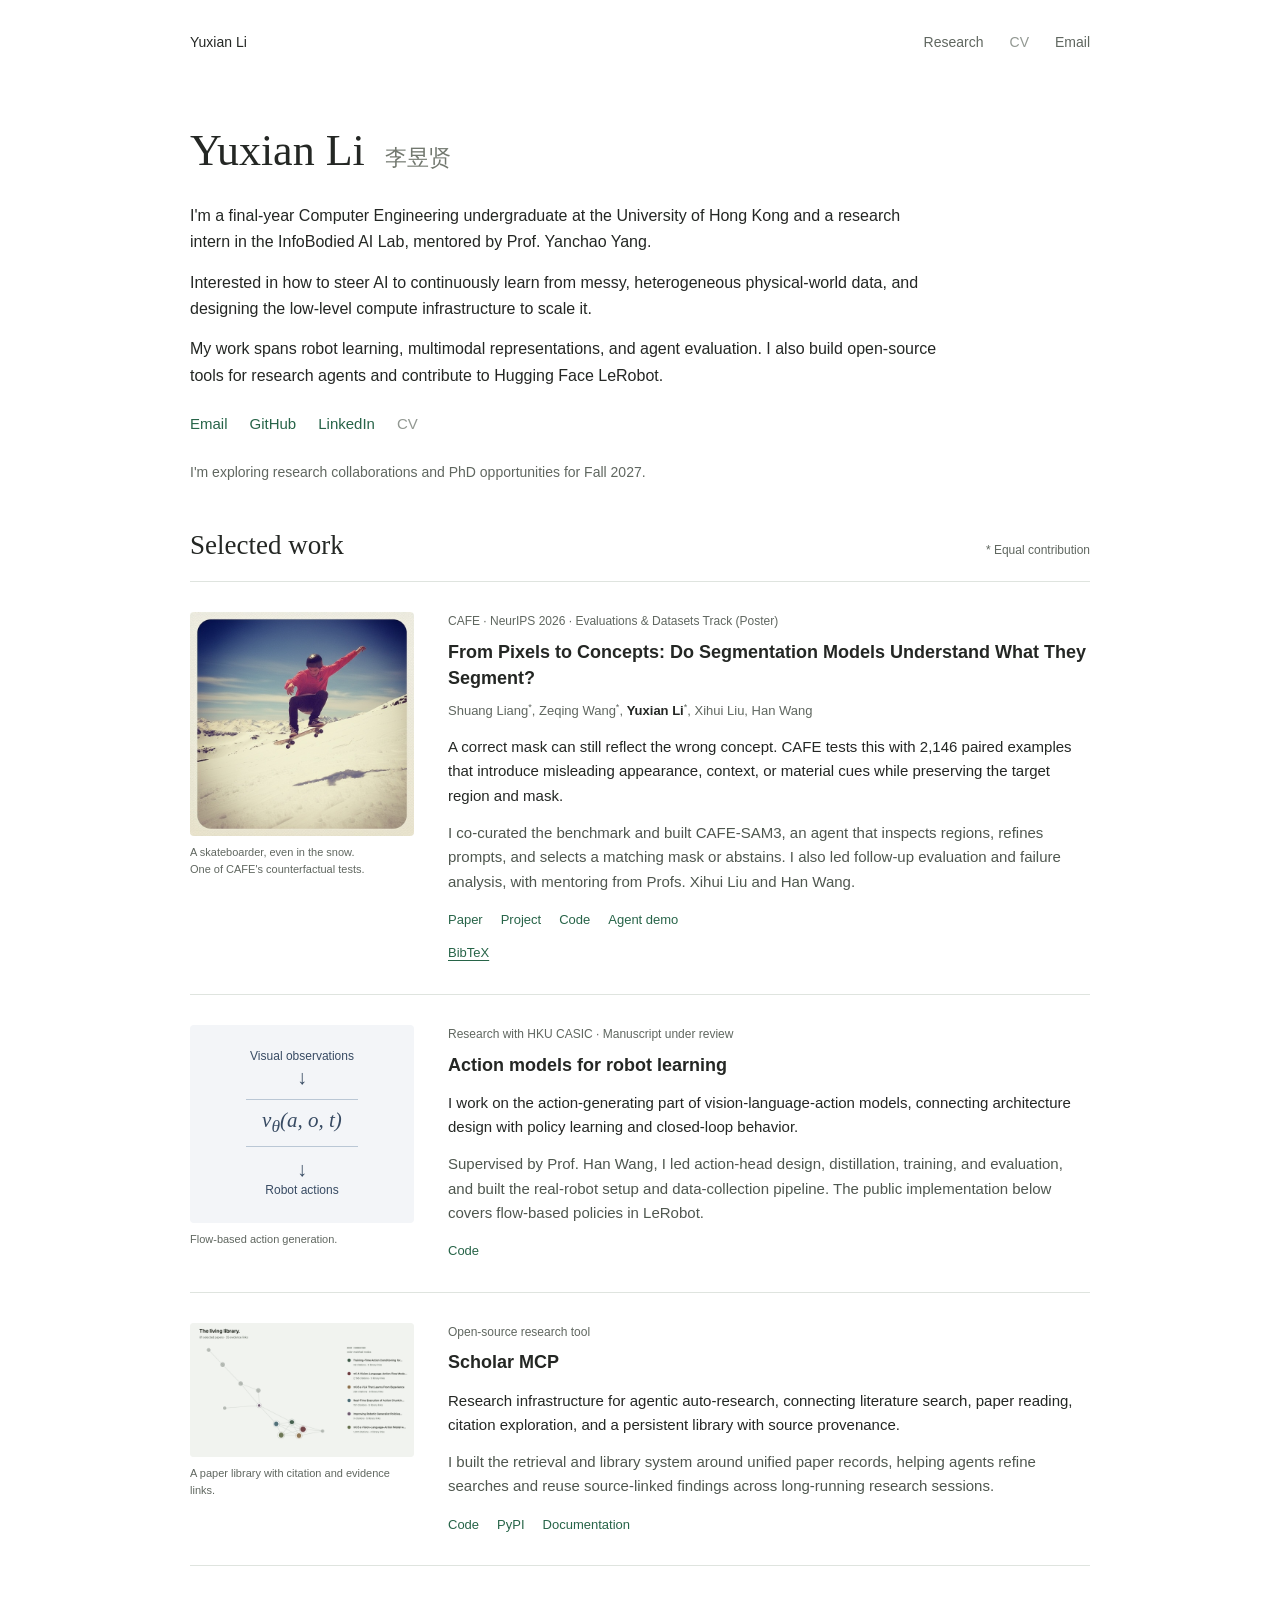
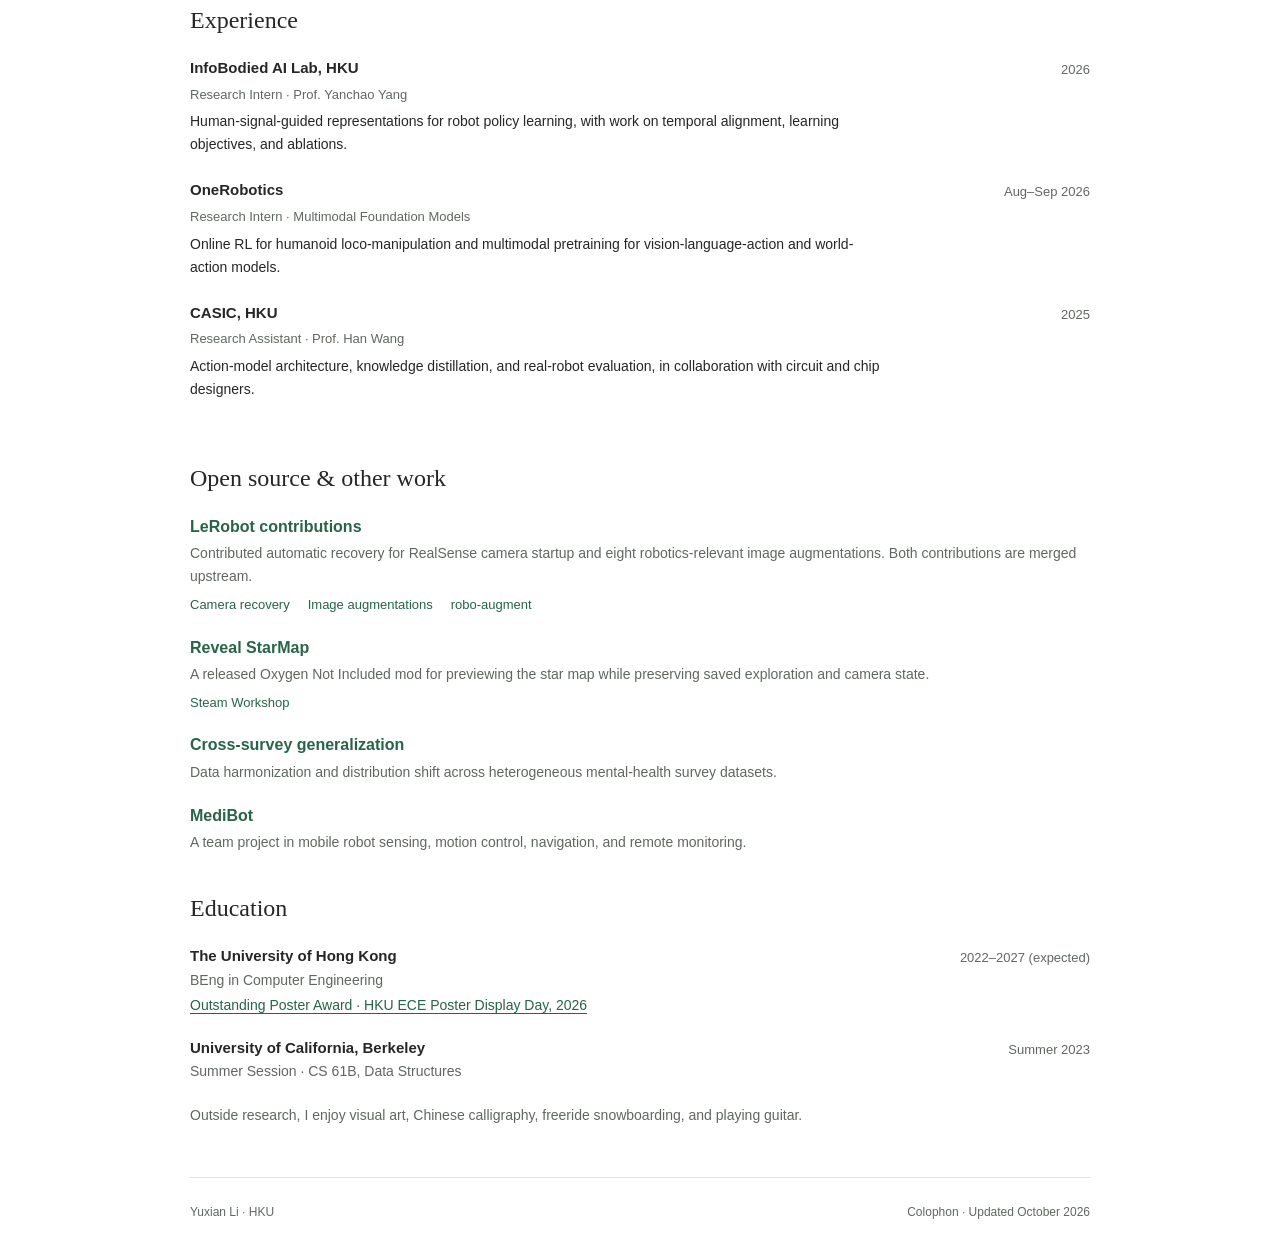
==== index.html @ c8631e45 "Publish research website 2026-10-05" ====
<!doctype html>
<html lang="en"><head>
<meta charset="utf-8"><meta name="viewport" content="width=device-width,initial-scale=1">
<title>Yuxian Li | Research</title><meta name="description" content="Yuxian Li is a Computer Engineering undergraduate at the University of Hong Kong, working on robot learning, concept-level visual evaluation, and tools for research agents.">
<meta name="author" content="Yuxian Li"><meta name="theme-color" content="#ffffff">
<link rel="canonical" href="https://liyux3.github.io/"><link rel="icon" href="/favicon.ico" sizes="any"><link rel="icon" href="/assets/favicon.svg" type="image/svg+xml"><link rel="apple-touch-icon" href="/apple-touch-icon.png">
<meta property="og:type" content="website"><meta property="og:title" content="Yuxian Li | Research">
<meta property="og:description" content="Yuxian Li is a Computer Engineering undergraduate at the University of Hong Kong, working on robot learning, concept-level visual evaluation, and tools for research agents."><meta property="og:url" content="https://liyux3.github.io/">
<meta property="og:image" content="https://liyux3.github.io/assets/social.png"><meta property="og:image:width" content="1200"><meta property="og:image:height" content="630"><meta property="og:image:alt" content="Yuxian Li. Computer Engineering at the University of Hong Kong. Research and selected projects.">
<meta name="twitter:card" content="summary_large_image">
<link rel="stylesheet" href="/site.css"><script src="/site.js" defer></script>
</head><body>
<a class="skip" href="#main">Skip to content</a>
<div class="shell">
<header class="topbar"><a class="home-link" href="/">Yuxian Li</a><nav aria-label="Main navigation"><a href="/#research">Research</a><span class="unavailable" aria-disabled="true">CV</span><a href="mailto:liyuxian1358@gmail.com">Email</a></nav></header>
<main id="main" tabindex="-1">
<section class="intro" aria-labelledby="name"><div class=""><div>
<div class="name"><h1 id="name">Yuxian Li</h1><span class="name-chinese" lang="zh-Hans">李昱贤</span></div>
<div class="bio"><p>I&#39;m a final-year Computer Engineering undergraduate at the University of Hong Kong and a research intern in the InfoBodied AI Lab, mentored by Prof. Yanchao Yang.</p>
<p>Interested in how to steer AI to continuously learn from messy, heterogeneous physical-world data, and designing the low-level compute infrastructure to scale it.</p>
<p>My work spans robot learning, multimodal representations, and agent evaluation. I also build open-source tools for research agents and contribute to Hugging Face LeRobot.</p></div>
<div class="contact-links"><a href="mailto:liyuxian1358@gmail.com">Email</a><a href="https://github.com/Liyux3">GitHub</a><a href="https://www.linkedin.com/in/yuxian-li-1ab86123a/">LinkedIn</a><span class="unavailable" aria-disabled="true">CV</span></div>
<p class="opportunity">I&#39;m exploring research collaborations and PhD opportunities for Fall 2027.</p></div>
</div></section>
<section id="research" aria-labelledby="research-title"><div class="section-heading"><h2 id="research-title">Selected work</h2><span class="note">* Equal contribution</span></div>
<article class="work work-cafe" id="cafe">
<figure><a class="figure-link" href="https://tsliang.top/CAFE/#AgentDemo" aria-label="Explore the CAFE agent demo"><img class="cafe-image" src="/assets/cafe-example.jpg" alt="A CAFE counterfactual example: a skateboarder in a snowy scene, still riding a wheeled skateboard." width="612" height="612" fetchpriority="high"></a><figcaption>A skateboarder, even in the snow.<br>One of CAFE's counterfactual tests.</figcaption></figure>
<div><div class="eyebrow">CAFE · NeurIPS 2026 · Evaluations &amp; Datasets Track (Poster)</div><h3><a href="https://arxiv.org/abs/2605.09591">From Pixels to Concepts: Do Segmentation Models Understand What They Segment?</a></h3><div class="authors">Shuang Liang<sup>*</sup>, Zeqing Wang<sup>*</sup>, <strong>Yuxian Li</strong><sup>*</sup>, Xihui Liu, Han Wang</div>
<p>A correct mask can still reflect the wrong concept. CAFE tests this with 2,146 paired examples that introduce misleading appearance, context, or material cues while preserving the target region and mask.</p><p class="contribution">I co-curated the benchmark and built CAFE-SAM3, an agent that inspects regions, refines prompts, and selects a matching mask or abstains. I also led follow-up evaluation and failure analysis, with mentoring from Profs. Xihui Liu and Han Wang.</p><div class="work-links"><a href="https://arxiv.org/abs/2605.09591">Paper</a><a href="https://tsliang.top/CAFE/">Project</a><a href="https://github.com/T-S-Liang/CAFE">Code</a><a href="https://tsliang.top/CAFE/#AgentDemo">Agent demo</a></div>
<details class="citation"><summary>BibTeX</summary><div class="citation-box"><button class="copy js-only" data-copy="cafe-bibtex" title="Copy BibTeX citation" aria-label="Copy BibTeX citation"><svg xmlns="http://www.w3.org/2000/svg" viewBox="0 0 24 24" fill="none" stroke="currentColor" stroke-width="2" stroke-linecap="round" stroke-linejoin="round" aria-hidden="true"><rect width="14" height="14" x="8" y="8" rx="2" ry="2"/><path d="M4 16c-1.1 0-2-.9-2-2V4c0-1.1.9-2 2-2h10c1.1 0 2 .9 2 2"/></svg><span role="status">Copy</span></button><pre id="cafe-bibtex">@inproceedings{liang2026pixels,
  title = {From Pixels to Concepts: Do Segmentation Models Understand What They Segment?},
  author = {Liang, Shuang and Wang, Zeqing and Li, Yuxian and Liu, Xihui and Wang, Han},
  booktitle = {Advances in Neural Information Processing Systems (NeurIPS), Evaluations \&amp; Datasets Track},
  year = {2026},
  url = {https://arxiv.org/abs/2605.09591}
}</pre></div></details></div></article>
<article class="work" id="action-models">
<figure><div class="flow-figure" role="img" aria-label="Flow-based action model schematic: observations condition a learned velocity field that generates robot actions."><span class="input">Visual observations</span><span class="arrow" aria-hidden="true">↓</span><span class="model">v<sub>θ</sub>(a, o, t)</span><span class="arrow" aria-hidden="true">↓</span><span class="output">Robot actions</span></div><figcaption>Flow-based action generation.</figcaption></figure>
<div><div class="eyebrow">Research with HKU CASIC · Manuscript under review</div><h3><a href="https://github.com/Liyux3/lerobot_MLP-SFP">Action models for robot learning</a></h3><p>I work on the action-generating part of vision-language-action models, connecting architecture design with policy learning and closed-loop behavior.</p><p class="contribution">Supervised by Prof. Han Wang, I led action-head design, distillation, training, and evaluation, and built the real-robot setup and data-collection pipeline. The public implementation below covers flow-based policies in LeRobot.</p><div class="work-links"><a href="https://github.com/Liyux3/lerobot_MLP-SFP">Code</a></div></div></article><article class="work" id="scholar-mcp">
<figure><a class="figure-link scholar-figure" href="/assets/scholar-library.png" aria-label="View the Scholar MCP paper-library visualization"><img src="/assets/scholar-library.png" alt="An example Scholar MCP library, with papers connected by citation and evidence links." width="1200" height="720" loading="lazy"></a><figcaption>A paper library with citation and evidence links.</figcaption></figure>
<div><div class="eyebrow">Open-source research tool</div><h3><a href="https://github.com/Liyux3/scholar-mcp">Scholar MCP</a></h3><p>Research infrastructure for agentic auto-research, connecting literature search, paper reading, citation exploration, and a persistent library with source provenance.</p><p class="contribution">I built the retrieval and library system around unified paper records, helping agents refine searches and reuse source-linked findings across long-running research sessions.</p><div class="work-links"><a href="https://github.com/Liyux3/scholar-mcp">Code</a><a href="https://pypi.org/project/scholar-mcp/">PyPI</a><a href="https://github.com/Liyux3/scholar-mcp#readme">Documentation</a></div></div></article>
</section>
<section class="lower" aria-labelledby="experience-title"><h2 id="experience-title">Experience</h2><article class="experience-row"><div><h3><a href="https://yanchaoyang.github.io/">InfoBodied AI Lab, HKU</a></h3><p class="role">Research Intern · Prof. Yanchao Yang</p><p>Human-signal-guided representations for robot policy learning, with work on temporal alignment, learning objectives, and ablations.</p></div><span class="dates">2026</span></article><article class="experience-row"><div><h3>OneRobotics</h3><p class="role">Research Intern · Multimodal Foundation Models</p><p>Online RL for humanoid loco-manipulation and multimodal pretraining for vision-language-action and world-action models.</p></div><span class="dates">Aug–Sep 2026</span></article><article class="experience-row"><div><h3><a href="https://casic.hku.hk/">CASIC, HKU</a></h3><p class="role">Research Assistant · Prof. Han Wang</p><p>Action-model architecture, knowledge distillation, and real-robot evaluation, in collaboration with circuit and chip designers.</p></div><span class="dates">2025</span></article></section>
<section class="lower" aria-labelledby="more-title"><h2 id="more-title">Open source & other work</h2><article class="additional-item"><h3><a href="https://github.com/huggingface/lerobot">LeRobot contributions</a></h3><p>Contributed automatic recovery for RealSense camera startup and eight robotics-relevant image augmentations. Both contributions are merged upstream.</p><div class="work-links"><a href="https://github.com/huggingface/lerobot/pull/3894">Camera recovery</a><a href="https://github.com/huggingface/lerobot/pull/4210">Image augmentations</a><a href="https://pypi.org/project/robo-augment/">robo-augment</a></div></article><article class="additional-item"><h3><a href="https://github.com/Liyux3/reveal-starmap">Reveal StarMap</a></h3><p>A released Oxygen Not Included mod for previewing the star map while preserving saved exploration and camera state.</p><div class="work-links"><a href="https://steamcommunity.com/sharedfiles/filedetails/?id=3695988693">Steam Workshop</a></div></article><article class="additional-item"><h3><a href="https://github.com/Liyux3/cross-survey-mental-health-prediction">Cross-survey generalization</a></h3><p>Data harmonization and distribution shift across heterogeneous mental-health survey datasets.</p></article><article class="additional-item"><h3><a href="https://github.com/Liyux3/MediBot">MediBot</a></h3><p>A team project in mobile robot sensing, motion control, navigation, and remote monitoring.</p></article></section>
<section class="lower" aria-labelledby="education-title"><h2 id="education-title">Education</h2><div class="education-row"><div><h3>The University of Hong Kong</h3><p>BEng in Computer Engineering</p><p><a href="https://ece.hku.hk/20260511-1/">Outstanding Poster Award · HKU ECE Poster Display Day, 2026</a></p></div><time>2022–2027 (expected)</time></div><div class="education-row"><div><h3>University of California, Berkeley</h3><p>Summer Session · CS 61B, Data Structures</p></div><time>Summer 2023</time></div></section>
<p class="personal">Outside research, I enjoy visual art, Chinese calligraphy, freeride snowboarding, and playing guitar.</p></main>
<footer><span>Yuxian Li · <a href="https://www.hku.hk/">HKU</a></span><span><a href="/credits/">Colophon</a> · Updated October 2026</span></footer>
</div></body></html>
---- site.css ----
:root {
  color-scheme: light;
  --ink: #242724;
  --muted: #606760;
  --link: #276448;
  --line: #dfe4df;
  --paper: #fff;
  --wash: #f5f7f4;
  --serif: Georgia, 'Times New Roman', serif;
  --sans: -apple-system, BlinkMacSystemFont, 'Segoe UI', Helvetica, Arial, sans-serif;
}
* { box-sizing: border-box; letter-spacing: 0; }
html { scroll-behavior: smooth; scroll-padding-top: 28px; }
body { margin: 0; background: var(--paper); color: var(--ink); font: 16px/1.65 var(--sans); -webkit-font-smoothing: antialiased; }
a { color: var(--link); text-decoration-thickness: 1px; text-underline-offset: 3px; }
a:hover { color: #963e35; }
a:focus-visible, button:focus-visible, summary:focus-visible { outline: 2px solid var(--link); outline-offset: 5px; border-radius: 2px; }
button { font: inherit; cursor: pointer; }
img { display: block; max-width: 100%; height: auto; }
h1, h2, h3, p, figure { margin: 0; }
h1, h2 { font-family: var(--serif); font-weight: 400; line-height: 1.2; }
h1 { font-size: 44px; }
h2 { font-size: 27px; }
h3 { font-size: 18px; font-weight: 600; line-height: 1.45; }
p + p { margin-top: 14px; }
strong { font-weight: 600; }
.shell { max-width: 964px; margin: 0 auto; padding: 0 32px; }
.skip { position: absolute; z-index: 10; top: 10px; left: 10px; padding: 8px 12px; background: #fff; transform: translateY(-180%); }
.skip:focus { transform: translateY(0); }
#main:focus { outline: none; }
.topbar { display: flex; justify-content: space-between; align-items: center; gap: 20px; min-height: 86px; font-size: 14px; }
.home-link { color: var(--ink); text-decoration: none; }
.topbar nav { display: flex; flex-wrap: wrap; gap: 26px; }
.topbar nav a { color: var(--muted); text-decoration: none; }
.topbar nav a:hover, .topbar nav a[aria-current] { color: var(--link); }
.intro { padding: 39px 0 45px; }
.name { display: flex; gap: 20px; align-items: baseline; flex-wrap: wrap; margin-bottom: 25px; }
.name-chinese { font-family: var(--serif); font-size: 22px; color: #72786f; font-weight: 400; }
.bio { max-width: 754px; }
.has-portrait { display: grid; grid-template-columns: minmax(0, 1fr) 174px; gap: 42px; }
.portrait { width: 174px; height: 205px; object-fit: cover; border-radius: 4px; }
.contact-links { display: flex; flex-wrap: wrap; align-items: center; gap: 22px; margin-top: 23px; font-size: 15px; }
.contact-links a { text-decoration: none; }
.unavailable { color: #929892; cursor: default; }
.opportunity { font-size: 14px; color: var(--muted); margin-top: 24px; }
.section-heading { display: flex; gap: 20px; align-items: baseline; padding-bottom: 20px; border-bottom: 1px solid var(--line); }
.section-heading .note { margin-left: auto; font-size: 12px; color: var(--muted); }
.work { display: grid; grid-template-columns: 224px minmax(0, 1fr); gap: 34px; padding: 30px 0; border-bottom: 1px solid var(--line); }
.work h3 a { color: var(--ink); text-decoration: none; }
.work h3 a:hover { color: var(--link); text-decoration: underline; }
.work p { font-size: 15px; line-height: 1.62; margin-top: 13px; }
.work .contribution { color: #4f574f; }
.eyebrow { color: var(--muted); font-size: 12px; margin-bottom: 7px; }
.authors { font-size: 13px; line-height: 1.6; margin-top: 10px; color: var(--muted); }
.authors strong { color: var(--ink); }
sup { line-height: 0; font-size: .7em; }
.work-links { display: flex; flex-wrap: wrap; gap: 5px 18px; align-items: baseline; margin-top: 15px; font-size: 13px; }
.work-links > a { text-decoration: none; }
.work-links > a:hover { text-decoration: underline; }
.figure-link { display: block; text-decoration: none; }
.cafe-image { width: 224px; height: 224px; object-fit: contain; border-radius: 4px; }
figcaption { color: var(--muted); font-size: 11px; line-height: 1.55; margin-top: 8px; }
.flow-figure { padding: 21px 16px; background: #f3f5f8; border-radius: 4px; height: 198px; display: flex; flex-direction: column; align-items: center; justify-content: center; color: #384b63; }
.flow-figure .input { font: 12px/1.5 var(--sans); }
.flow-figure .model { margin: 10px 0; padding: 8px 16px; border-top: 1px solid #bac7d5; border-bottom: 1px solid #bac7d5; font: italic 21px var(--serif); }
.flow-figure .arrow { font-size: 20px; line-height: 1.2; }
.flow-figure .output { font-size: 12px; }
.scholar-figure { display: block; background: var(--wash); border-radius: 4px; overflow: hidden; }
.scholar-figure img { width: 100%; height: auto; aspect-ratio: 5 / 3; object-fit: contain; }
details.citation { font-size: 13px; margin-top: 12px; }
.citation summary { display: inline-block; color: var(--link); cursor: pointer; text-decoration: underline; text-underline-offset: 3px; }
.citation summary::marker { content: ''; }
.citation summary::-webkit-details-marker { display: none; }
.citation-box { margin-top: 10px; padding: 16px; background: var(--wash); position: relative; border-radius: 4px; }
.citation pre { font: 11px/1.6 ui-monospace, SFMono-Regular, Consolas, monospace; white-space: pre-wrap; overflow-wrap: anywhere; margin: 0; padding-top: 25px; }
.copy { position: absolute; right: 10px; top: 8px; display: inline-flex; gap: 5px; align-items: center; border: 0; background: transparent; color: var(--link); font-size: 12px; padding: 3px; }
.copy svg { width: 14px; height: 14px; }
.js-only { display: none; }
.js .js-only { display: inline-flex; }
.lower { padding-top: 40px; }
.lower h2 { font-size: 24px; margin-bottom: 22px; }
.additional-item + .additional-item { margin-top: 20px; }
.additional-item h3 { font-size: 16px; }
.additional-item h3 a { text-decoration: none; }
.additional-item p { font-size: 14px; margin-top: 4px; color: var(--muted); }
.experience-row { display: grid; grid-template-columns: minmax(0, 1fr) auto; gap: 24px; margin-bottom: 23px; }
.experience-row h3 { font-size: 15px; }
.experience-row h3 a { color: var(--ink); text-decoration: none; }
.experience-row h3 a:hover { color: var(--link); text-decoration: underline; }
.experience-row p { margin-top: 5px; font-size: 14px; max-width: 690px; }
.experience-row .role, .experience-row .dates { color: var(--muted); font-size: 13px; }
.experience-row .dates { padding-top: 2px; }
.additional-item .work-links { margin-top: 6px; }
.education-row { display: grid; grid-template-columns: minmax(0, 1fr) auto; gap: 6px 25px; margin-bottom: 20px; font-size: 14px; }
.education-row h3 { font-size: 15px; }
.education-row p { color: var(--muted); margin-top: 2px; }
.education-row time { color: var(--muted); font-size: 13px; padding-top: 2px; }
.personal { font-size: 14px; max-width: 640px; color: var(--muted); }
footer { display: flex; justify-content: space-between; flex-wrap: wrap; gap: 10px 20px; color: var(--muted); font-size: 12px; margin-top: 50px; padding: 25px 0 32px; border-top: 1px solid var(--line); }
footer a { color: inherit; text-decoration: none; }
.cv { padding-top: 36px; max-width: 790px; margin: auto; }
.cv h1 { font-size: 38px; }
.cv .cv-head { margin-bottom: 32px; }
.cv .cv-head p { font-size: 14px; margin-top: 12px; }
.cv h2 { font-size: 22px; border-bottom: 1px solid var(--line); padding-bottom: 8px; margin: 28px 0 17px; }
.cv h3 { font-size: 16px; }
.cv p, .cv li { font-size: 14px; }
.cv ul { padding-left: 18px; margin: 8px 0 18px; }
.cv li { margin-bottom: 5px; }
.cv .authors { font-size: 13px; }
.cv-actions { margin-top: 18px; font-size: 14px; }
.cv-project { margin-bottom: 19px; }
.cv-project p { margin-top: 6px; }
.error { min-height: 55vh; padding-top: 80px; }
.error p { margin-top: 20px; }
.credits { max-width: 760px; padding-top: 35px; }
.credits h2 { margin: 28px 0 14px; }
.credits p { font-size: 15px; }
@media (min-width: 1300px) { .shell { max-width: 1014px; padding: 0 40px; } .work { grid-template-columns: 232px minmax(0, 1fr); gap: 38px; } .cafe-image { width: 232px; height: 232px; } }
@media (max-width: 680px) {
  .shell { padding: 0 22px; }
  .topbar { min-height: 70px; font-size: 13px; }
  .topbar nav { gap: 18px; }
  .intro { padding: 23px 0 36px; }
  h1 { font-size: 38px; }
  .name { gap: 14px; margin-bottom: 23px; }
  .name-chinese { font-size: 20px; }
  .bio { font-size: 15px; }
  .has-portrait { grid-template-columns: 1fr; gap: 24px; }
  .portrait { width: 140px; height: 165px; grid-row: 1; }
  h2 { font-size: 25px; }
  .section-heading { padding-bottom: 16px; }
  .work { grid-template-columns: 1fr; gap: 20px; padding: 25px 0 30px; }
  .work figure { max-width: 100%; }
  .cafe-image { width: 188px; height: 188px; }
  .work-cafe figure { display: grid; grid-template-columns: 148px 1fr; align-items: center; gap: 18px; }
  .work-cafe .cafe-image { width: 148px; height: 148px; }
  .work-cafe figcaption { max-width: 140px; font-size: 12px; }
  .work h3 { font-size: 18px; }
  .flow-figure { height: 105px; flex-direction: row; gap: 10px; padding: 12px; }
  .flow-figure .arrow { transform: rotate(-90deg); }
  .flow-figure .model { font-size: 18px; padding: 8px; flex-shrink: 0; }
  .flow-figure .input, .flow-figure .output { font-size: 11px; text-align: center; }
  .education-row { grid-template-columns: 1fr; gap: 2px; }
  .education-row time { grid-row: 2; }
  .experience-row { grid-template-columns: 1fr; gap: 4px; }
  .section-heading .note { font-size: 11px; }
  .cv { padding-top: 20px; }
}
@media (max-width: 360px) {
  .shell { padding: 0 16px; }
  .topbar nav { gap: 12px; }
  .work-cafe figure { grid-template-columns: 130px 1fr; gap: 14px; }
  .work-cafe .cafe-image { width: 130px; height: 130px; }
  .flow-figure { gap: 5px; }
}
@media (prefers-reduced-motion: reduce) { html { scroll-behavior: auto; } }
@media print {
  @page { size: A4; margin: 15mm 17mm; }
  body { font-size: 10pt; color: #111; }
  .shell { max-width: none; padding: 0; }
  .topbar, footer, .skip, .cv-actions, .no-print { display: none !important; }
  .cv { max-width: none; padding: 0; }
  .cv h1 { font-size: 25pt; }
  .cv .cv-head { margin-bottom: 16px; }
  .cv .cv-head p { margin-top: 7px; font-size: 9pt; }
  .cv h2 { font-size: 13pt; margin: 16px 0 9px; padding-bottom: 5px; break-after: avoid; }
  .cv h3 { font-size: 10pt; }
  .cv p, .cv li, .cv .authors { font-size: 9pt; line-height: 1.4; }
  .cv li { margin-bottom: 3px; }
  .cv ul { margin: 5px 0 10px; }
  .cv-project { margin-bottom: 10px; break-inside: avoid; }
  .education-row { margin-bottom: 9px; break-inside: avoid; }
  .education-row h3 { font-size: 10pt; }
  .education-row time { font-size: 9pt; }
  a { color: #111; text-decoration: none; }
}
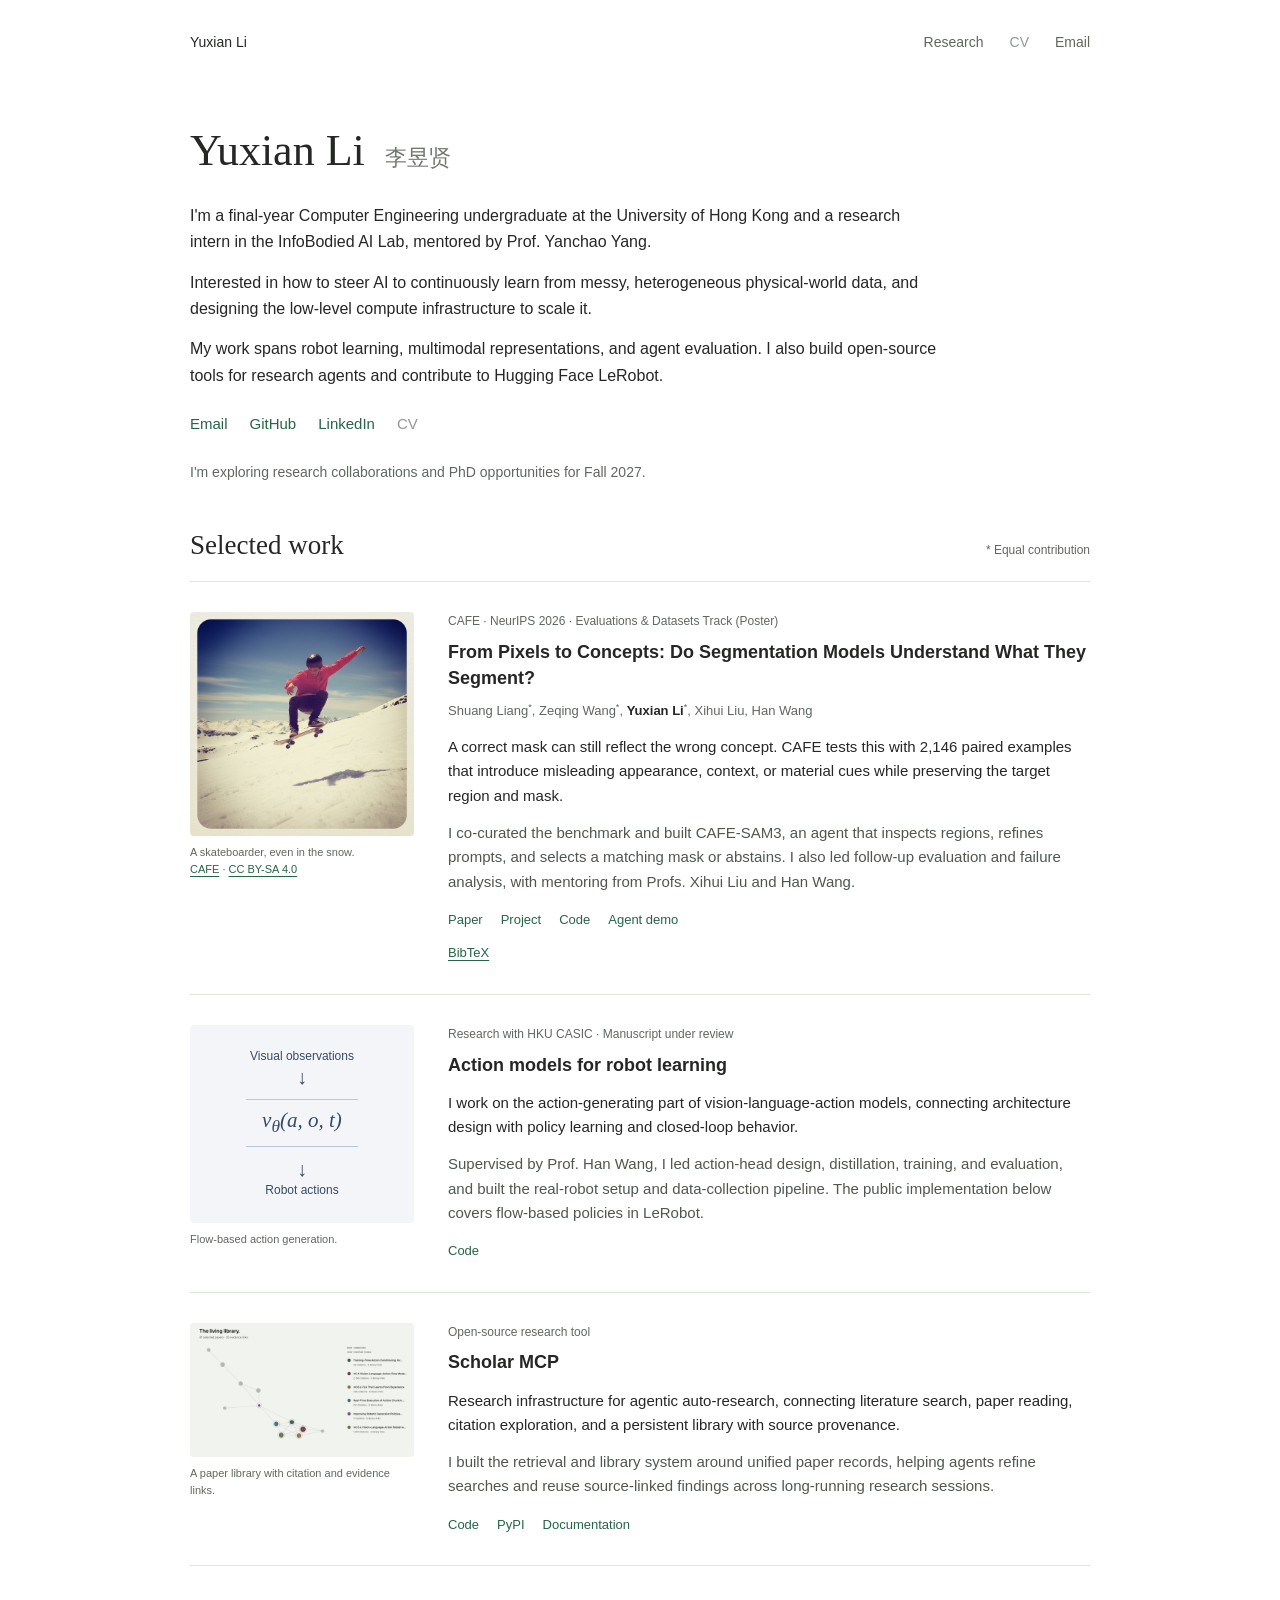
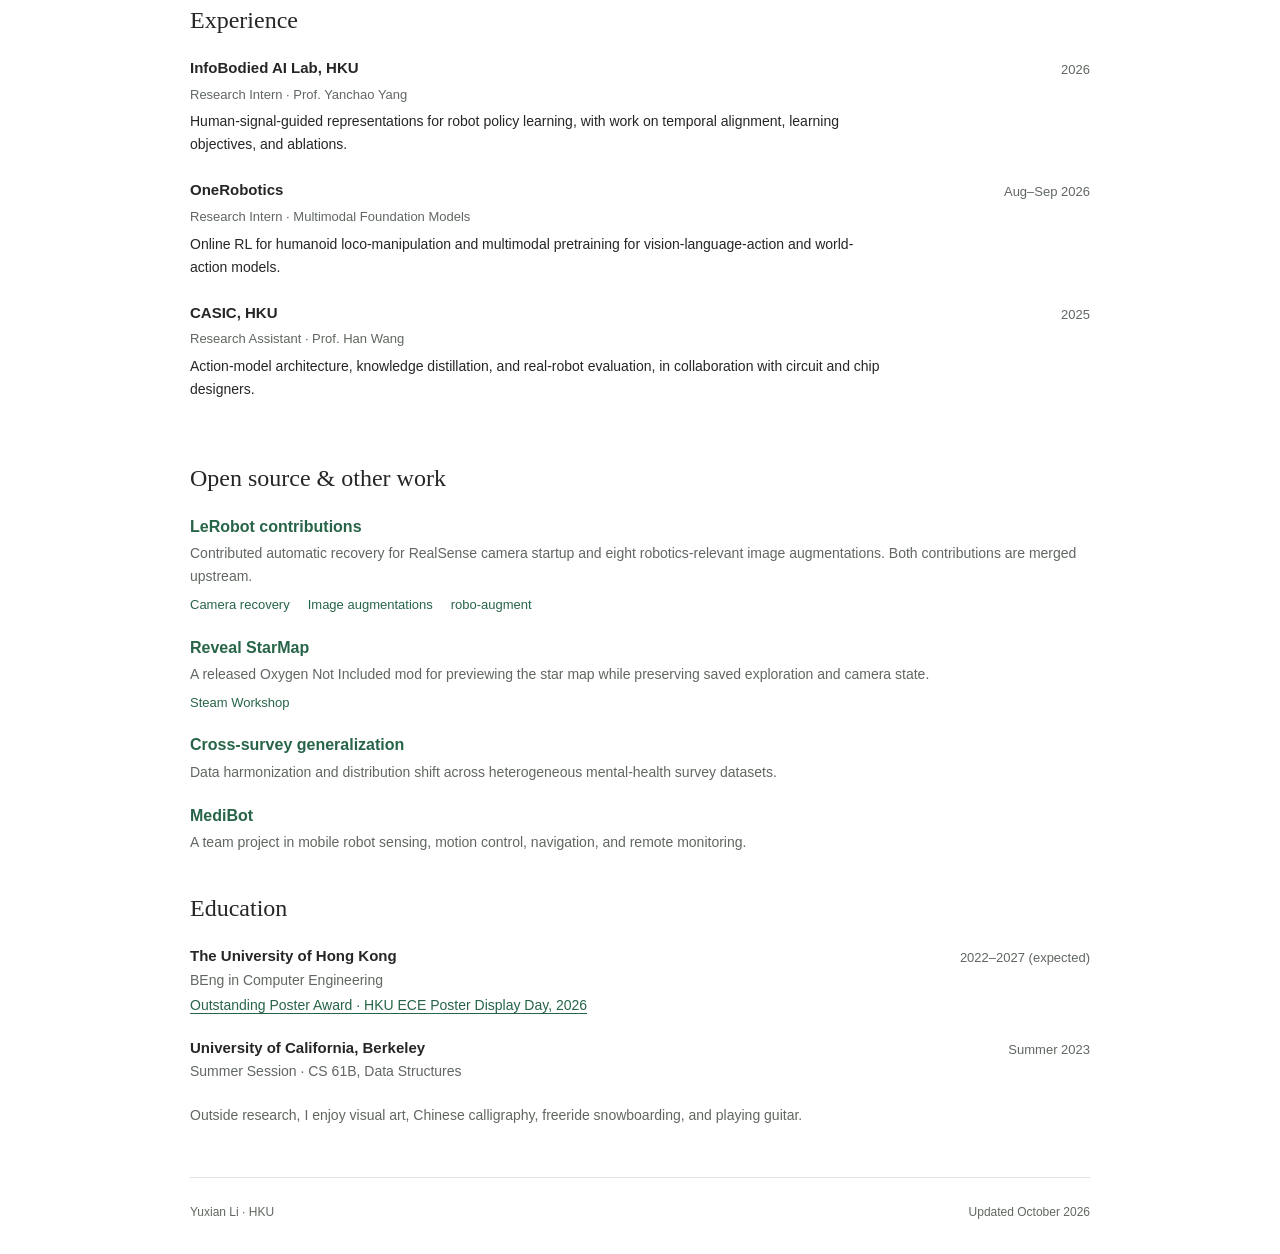
==== commit 7c85c427: "Publish research website 2026-10-05" ====
--- a/index.html
+++ b/index.html
@@ -24,7 +24,7 @@
 </div></section>
 <section id="research" aria-labelledby="research-title"><div class="section-heading"><h2 id="research-title">Selected work</h2><span class="note">* Equal contribution</span></div>
 <article class="work work-cafe" id="cafe">
-<figure><a class="figure-link" href="https://tsliang.top/CAFE/#AgentDemo" aria-label="Explore the CAFE agent demo"><img class="cafe-image" src="/assets/cafe-example.jpg" alt="A CAFE counterfactual example: a skateboarder in a snowy scene, still riding a wheeled skateboard." width="612" height="612" fetchpriority="high"></a><figcaption>A skateboarder, even in the snow.<br>One of CAFE's counterfactual tests.</figcaption></figure>
+<figure><a class="figure-link" href="https://tsliang.top/CAFE/#AgentDemo" aria-label="Explore the CAFE agent demo"><img class="cafe-image" src="/assets/cafe-example.jpg" alt="A CAFE counterfactual example: a skateboarder in a snowy scene, still riding a wheeled skateboard." width="612" height="612" fetchpriority="high"></a><figcaption>A skateboarder, even in the snow.<br><a href="https://tsliang.top/CAFE/">CAFE</a> · <a href="https://creativecommons.org/licenses/by-sa/4.0/">CC BY-SA 4.0</a></figcaption></figure>
 <div><div class="eyebrow">CAFE · NeurIPS 2026 · Evaluations &amp; Datasets Track (Poster)</div><h3><a href="https://arxiv.org/abs/2605.09591">From Pixels to Concepts: Do Segmentation Models Understand What They Segment?</a></h3><div class="authors">Shuang Liang<sup>*</sup>, Zeqing Wang<sup>*</sup>, <strong>Yuxian Li</strong><sup>*</sup>, Xihui Liu, Han Wang</div>
 <p>A correct mask can still reflect the wrong concept. CAFE tests this with 2,146 paired examples that introduce misleading appearance, context, or material cues while preserving the target region and mask.</p><p class="contribution">I co-curated the benchmark and built CAFE-SAM3, an agent that inspects regions, refines prompts, and selects a matching mask or abstains. I also led follow-up evaluation and failure analysis, with mentoring from Profs. Xihui Liu and Han Wang.</p><div class="work-links"><a href="https://arxiv.org/abs/2605.09591">Paper</a><a href="https://tsliang.top/CAFE/">Project</a><a href="https://github.com/T-S-Liang/CAFE">Code</a><a href="https://tsliang.top/CAFE/#AgentDemo">Agent demo</a></div>
 <details class="citation"><summary>BibTeX</summary><div class="citation-box"><button class="copy js-only" data-copy="cafe-bibtex" title="Copy BibTeX citation" aria-label="Copy BibTeX citation"><svg xmlns="http://www.w3.org/2000/svg" viewBox="0 0 24 24" fill="none" stroke="currentColor" stroke-width="2" stroke-linecap="round" stroke-linejoin="round" aria-hidden="true"><rect width="14" height="14" x="8" y="8" rx="2" ry="2"/><path d="M4 16c-1.1 0-2-.9-2-2V4c0-1.1.9-2 2-2h10c1.1 0 2 .9 2 2"/></svg><span role="status">Copy</span></button><pre id="cafe-bibtex">@inproceedings{liang2026pixels,
@@ -44,5 +44,5 @@
 <section class="lower" aria-labelledby="more-title"><h2 id="more-title">Open source & other work</h2><article class="additional-item"><h3><a href="https://github.com/huggingface/lerobot">LeRobot contributions</a></h3><p>Contributed automatic recovery for RealSense camera startup and eight robotics-relevant image augmentations. Both contributions are merged upstream.</p><div class="work-links"><a href="https://github.com/huggingface/lerobot/pull/3894">Camera recovery</a><a href="https://github.com/huggingface/lerobot/pull/4210">Image augmentations</a><a href="https://pypi.org/project/robo-augment/">robo-augment</a></div></article><article class="additional-item"><h3><a href="https://github.com/Liyux3/reveal-starmap">Reveal StarMap</a></h3><p>A released Oxygen Not Included mod for previewing the star map while preserving saved exploration and camera state.</p><div class="work-links"><a href="https://steamcommunity.com/sharedfiles/filedetails/?id=3695988693">Steam Workshop</a></div></article><article class="additional-item"><h3><a href="https://github.com/Liyux3/cross-survey-mental-health-prediction">Cross-survey generalization</a></h3><p>Data harmonization and distribution shift across heterogeneous mental-health survey datasets.</p></article><article class="additional-item"><h3><a href="https://github.com/Liyux3/MediBot">MediBot</a></h3><p>A team project in mobile robot sensing, motion control, navigation, and remote monitoring.</p></article></section>
 <section class="lower" aria-labelledby="education-title"><h2 id="education-title">Education</h2><div class="education-row"><div><h3>The University of Hong Kong</h3><p>BEng in Computer Engineering</p><p><a href="https://ece.hku.hk/20260511-1/">Outstanding Poster Award · HKU ECE Poster Display Day, 2026</a></p></div><time>2022–2027 (expected)</time></div><div class="education-row"><div><h3>University of California, Berkeley</h3><p>Summer Session · CS 61B, Data Structures</p></div><time>Summer 2023</time></div></section>
 <p class="personal">Outside research, I enjoy visual art, Chinese calligraphy, freeride snowboarding, and playing guitar.</p></main>
-<footer><span>Yuxian Li · <a href="https://www.hku.hk/">HKU</a></span><span><a href="/credits/">Colophon</a> · Updated October 2026</span></footer>
+<footer><span>Yuxian Li · <a href="https://www.hku.hk/">HKU</a></span><span>Updated October 2026</span></footer>
 </div></body></html>
--- a/site.css
+++ b/site.css
@@ -113,9 +113,6 @@
 .cv-project p { margin-top: 6px; }
 .error { min-height: 55vh; padding-top: 80px; }
 .error p { margin-top: 20px; }
-.credits { max-width: 760px; padding-top: 35px; }
-.credits h2 { margin: 28px 0 14px; }
-.credits p { font-size: 15px; }
 @media (min-width: 1300px) { .shell { max-width: 1014px; padding: 0 40px; } .work { grid-template-columns: 232px minmax(0, 1fr); gap: 38px; } .cafe-image { width: 232px; height: 232px; } }
 @media (max-width: 680px) {
   .shell { padding: 0 22px; }
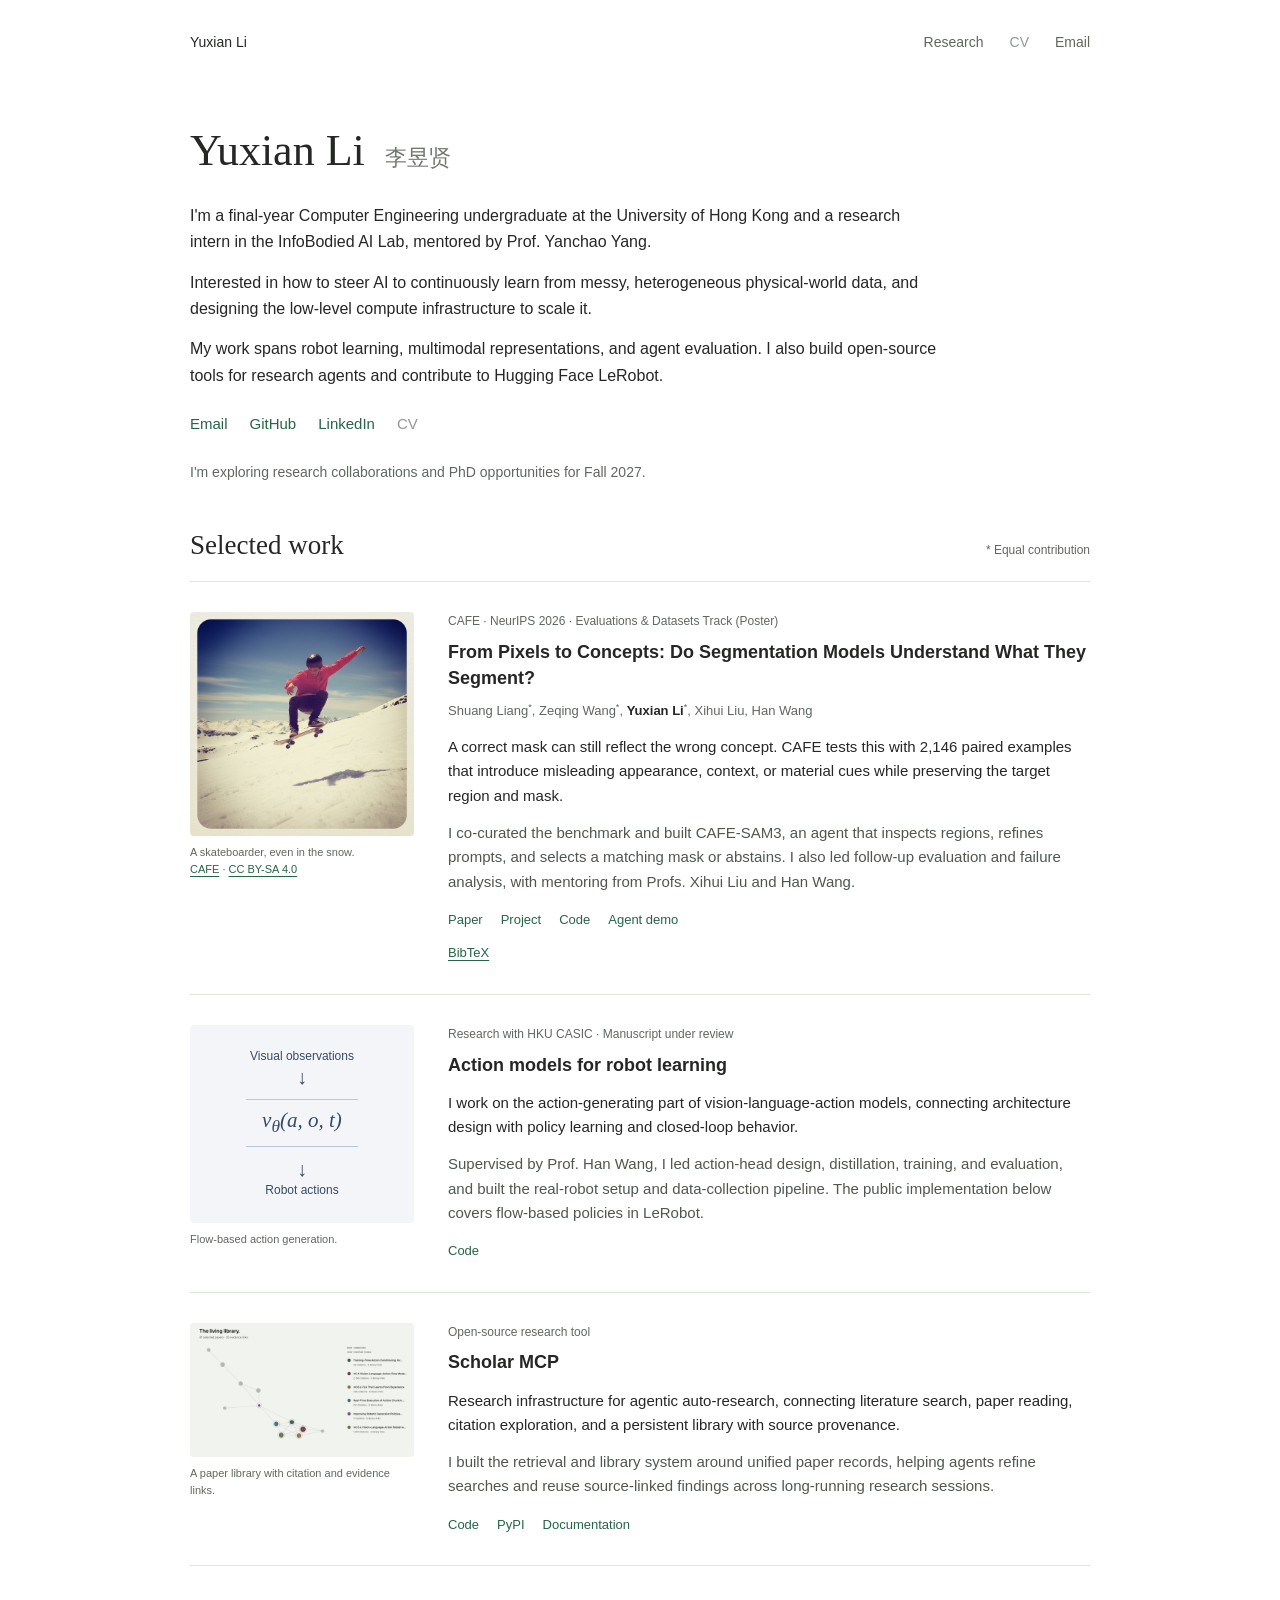
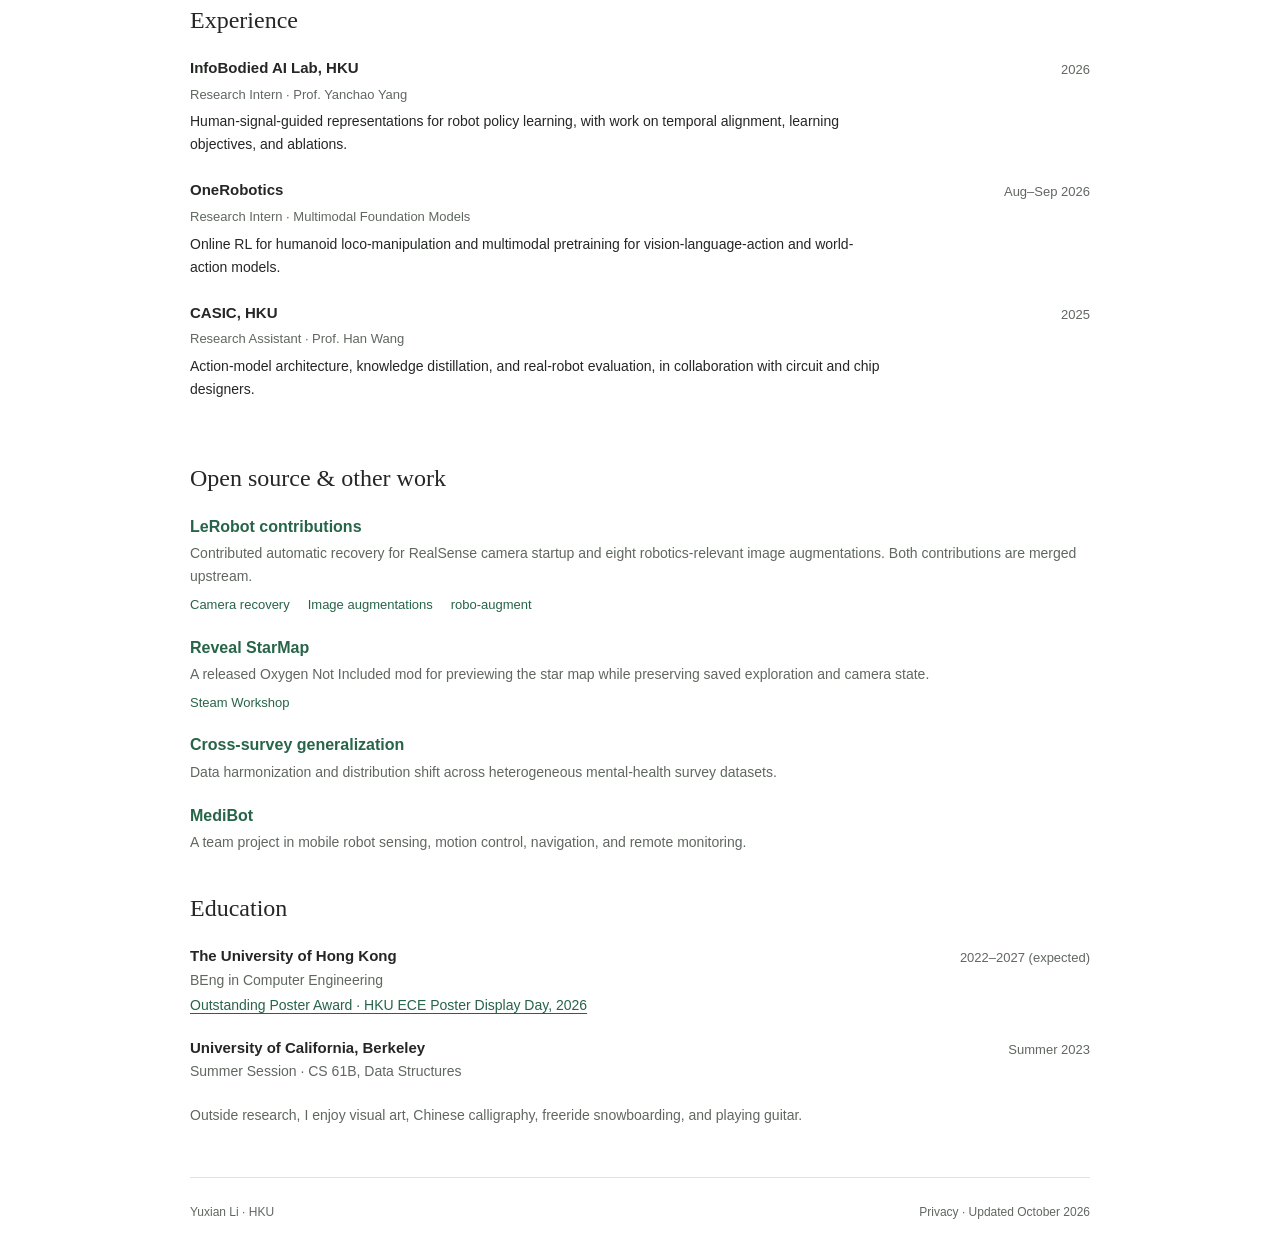
==== commit 5943b709: "Publish research website 2026-10-05" ====
--- a/index.html
+++ b/index.html
@@ -9,6 +9,7 @@
 <meta property="og:image" content="https://liyux3.github.io/assets/social.png"><meta property="og:image:width" content="1200"><meta property="og:image:height" content="630"><meta property="og:image:alt" content="Yuxian Li. Computer Engineering at the University of Hong Kong. Research and selected projects.">
 <meta name="twitter:card" content="summary_large_image">
 <link rel="stylesheet" href="/site.css"><script src="/site.js" defer></script>
+<script defer src="/analytics.js" data-website-id="ed43d1c3-289f-4073-ba37-eadef536d3a3" data-tracker-src="https://cloud.umami.is/script.js" data-hostname="liyux3.github.io"></script>
 </head><body>
 <a class="skip" href="#main">Skip to content</a>
 <div class="shell">
@@ -19,15 +20,15 @@
 <div class="bio"><p>I&#39;m a final-year Computer Engineering undergraduate at the University of Hong Kong and a research intern in the InfoBodied AI Lab, mentored by Prof. Yanchao Yang.</p>
 <p>Interested in how to steer AI to continuously learn from messy, heterogeneous physical-world data, and designing the low-level compute infrastructure to scale it.</p>
 <p>My work spans robot learning, multimodal representations, and agent evaluation. I also build open-source tools for research agents and contribute to Hugging Face LeRobot.</p></div>
-<div class="contact-links"><a href="mailto:liyuxian1358@gmail.com">Email</a><a href="https://github.com/Liyux3">GitHub</a><a href="https://www.linkedin.com/in/yuxian-li-1ab86123a/">LinkedIn</a><span class="unavailable" aria-disabled="true">CV</span></div>
+<div class="contact-links"><a href="mailto:liyuxian1358@gmail.com" data-analytics-event="click-contact-email">Email</a><a href="https://github.com/Liyux3" data-analytics-event="click-profile-github">GitHub</a><a href="https://www.linkedin.com/in/yuxian-li-1ab86123a/" data-analytics-event="click-profile-linkedin">LinkedIn</a><span class="unavailable" aria-disabled="true">CV</span></div>
 <p class="opportunity">I&#39;m exploring research collaborations and PhD opportunities for Fall 2027.</p></div>
 </div></section>
 <section id="research" aria-labelledby="research-title"><div class="section-heading"><h2 id="research-title">Selected work</h2><span class="note">* Equal contribution</span></div>
 <article class="work work-cafe" id="cafe">
 <figure><a class="figure-link" href="https://tsliang.top/CAFE/#AgentDemo" aria-label="Explore the CAFE agent demo"><img class="cafe-image" src="/assets/cafe-example.jpg" alt="A CAFE counterfactual example: a skateboarder in a snowy scene, still riding a wheeled skateboard." width="612" height="612" fetchpriority="high"></a><figcaption>A skateboarder, even in the snow.<br><a href="https://tsliang.top/CAFE/">CAFE</a> · <a href="https://creativecommons.org/licenses/by-sa/4.0/">CC BY-SA 4.0</a></figcaption></figure>
 <div><div class="eyebrow">CAFE · NeurIPS 2026 · Evaluations &amp; Datasets Track (Poster)</div><h3><a href="https://arxiv.org/abs/2605.09591">From Pixels to Concepts: Do Segmentation Models Understand What They Segment?</a></h3><div class="authors">Shuang Liang<sup>*</sup>, Zeqing Wang<sup>*</sup>, <strong>Yuxian Li</strong><sup>*</sup>, Xihui Liu, Han Wang</div>
-<p>A correct mask can still reflect the wrong concept. CAFE tests this with 2,146 paired examples that introduce misleading appearance, context, or material cues while preserving the target region and mask.</p><p class="contribution">I co-curated the benchmark and built CAFE-SAM3, an agent that inspects regions, refines prompts, and selects a matching mask or abstains. I also led follow-up evaluation and failure analysis, with mentoring from Profs. Xihui Liu and Han Wang.</p><div class="work-links"><a href="https://arxiv.org/abs/2605.09591">Paper</a><a href="https://tsliang.top/CAFE/">Project</a><a href="https://github.com/T-S-Liang/CAFE">Code</a><a href="https://tsliang.top/CAFE/#AgentDemo">Agent demo</a></div>
-<details class="citation"><summary>BibTeX</summary><div class="citation-box"><button class="copy js-only" data-copy="cafe-bibtex" title="Copy BibTeX citation" aria-label="Copy BibTeX citation"><svg xmlns="http://www.w3.org/2000/svg" viewBox="0 0 24 24" fill="none" stroke="currentColor" stroke-width="2" stroke-linecap="round" stroke-linejoin="round" aria-hidden="true"><rect width="14" height="14" x="8" y="8" rx="2" ry="2"/><path d="M4 16c-1.1 0-2-.9-2-2V4c0-1.1.9-2 2-2h10c1.1 0 2 .9 2 2"/></svg><span role="status">Copy</span></button><pre id="cafe-bibtex">@inproceedings{liang2026pixels,
+<p>A correct mask can still reflect the wrong concept. CAFE tests this with 2,146 paired examples that introduce misleading appearance, context, or material cues while preserving the target region and mask.</p><p class="contribution">I co-curated the benchmark and built CAFE-SAM3, an agent that inspects regions, refines prompts, and selects a matching mask or abstains. I also led follow-up evaluation and failure analysis, with mentoring from Profs. Xihui Liu and Han Wang.</p><div class="work-links"><a href="https://arxiv.org/abs/2605.09591" data-analytics-event="click-cafe-paper">Paper</a><a href="https://tsliang.top/CAFE/" data-analytics-event="click-cafe-project">Project</a><a href="https://github.com/T-S-Liang/CAFE" data-analytics-event="click-cafe-code">Code</a><a href="https://tsliang.top/CAFE/#AgentDemo" data-analytics-event="click-cafe-agent-demo">Agent demo</a></div>
+<details class="citation"><summary>BibTeX</summary><div class="citation-box"><button class="copy js-only" data-copy="cafe-bibtex" data-analytics-event="click-cafe-citation" title="Copy BibTeX citation" aria-label="Copy BibTeX citation"><svg xmlns="http://www.w3.org/2000/svg" viewBox="0 0 24 24" fill="none" stroke="currentColor" stroke-width="2" stroke-linecap="round" stroke-linejoin="round" aria-hidden="true"><rect width="14" height="14" x="8" y="8" rx="2" ry="2"/><path d="M4 16c-1.1 0-2-.9-2-2V4c0-1.1.9-2 2-2h10c1.1 0 2 .9 2 2"/></svg><span role="status">Copy</span></button><pre id="cafe-bibtex">@inproceedings{liang2026pixels,
   title = {From Pixels to Concepts: Do Segmentation Models Understand What They Segment?},
   author = {Liang, Shuang and Wang, Zeqing and Li, Yuxian and Liu, Xihui and Wang, Han},
   booktitle = {Advances in Neural Information Processing Systems (NeurIPS), Evaluations \&amp; Datasets Track},
@@ -36,13 +37,13 @@
 }</pre></div></details></div></article>
 <article class="work" id="action-models">
 <figure><div class="flow-figure" role="img" aria-label="Flow-based action model schematic: observations condition a learned velocity field that generates robot actions."><span class="input">Visual observations</span><span class="arrow" aria-hidden="true">↓</span><span class="model">v<sub>θ</sub>(a, o, t)</span><span class="arrow" aria-hidden="true">↓</span><span class="output">Robot actions</span></div><figcaption>Flow-based action generation.</figcaption></figure>
-<div><div class="eyebrow">Research with HKU CASIC · Manuscript under review</div><h3><a href="https://github.com/Liyux3/lerobot_MLP-SFP">Action models for robot learning</a></h3><p>I work on the action-generating part of vision-language-action models, connecting architecture design with policy learning and closed-loop behavior.</p><p class="contribution">Supervised by Prof. Han Wang, I led action-head design, distillation, training, and evaluation, and built the real-robot setup and data-collection pipeline. The public implementation below covers flow-based policies in LeRobot.</p><div class="work-links"><a href="https://github.com/Liyux3/lerobot_MLP-SFP">Code</a></div></div></article><article class="work" id="scholar-mcp">
+<div><div class="eyebrow">Research with HKU CASIC · Manuscript under review</div><h3><a href="https://github.com/Liyux3/lerobot_MLP-SFP" data-analytics-event="click-action-models-title">Action models for robot learning</a></h3><p>I work on the action-generating part of vision-language-action models, connecting architecture design with policy learning and closed-loop behavior.</p><p class="contribution">Supervised by Prof. Han Wang, I led action-head design, distillation, training, and evaluation, and built the real-robot setup and data-collection pipeline. The public implementation below covers flow-based policies in LeRobot.</p><div class="work-links"><a href="https://github.com/Liyux3/lerobot_MLP-SFP" data-analytics-event="click-action-models-code">Code</a></div></div></article><article class="work" id="scholar-mcp">
 <figure><a class="figure-link scholar-figure" href="/assets/scholar-library.png" aria-label="View the Scholar MCP paper-library visualization"><img src="/assets/scholar-library.png" alt="An example Scholar MCP library, with papers connected by citation and evidence links." width="1200" height="720" loading="lazy"></a><figcaption>A paper library with citation and evidence links.</figcaption></figure>
-<div><div class="eyebrow">Open-source research tool</div><h3><a href="https://github.com/Liyux3/scholar-mcp">Scholar MCP</a></h3><p>Research infrastructure for agentic auto-research, connecting literature search, paper reading, citation exploration, and a persistent library with source provenance.</p><p class="contribution">I built the retrieval and library system around unified paper records, helping agents refine searches and reuse source-linked findings across long-running research sessions.</p><div class="work-links"><a href="https://github.com/Liyux3/scholar-mcp">Code</a><a href="https://pypi.org/project/scholar-mcp/">PyPI</a><a href="https://github.com/Liyux3/scholar-mcp#readme">Documentation</a></div></div></article>
+<div><div class="eyebrow">Open-source research tool</div><h3><a href="https://github.com/Liyux3/scholar-mcp" data-analytics-event="click-scholar-mcp-title">Scholar MCP</a></h3><p>Research infrastructure for agentic auto-research, connecting literature search, paper reading, citation exploration, and a persistent library with source provenance.</p><p class="contribution">I built the retrieval and library system around unified paper records, helping agents refine searches and reuse source-linked findings across long-running research sessions.</p><div class="work-links"><a href="https://github.com/Liyux3/scholar-mcp" data-analytics-event="click-scholar-mcp-code">Code</a><a href="https://pypi.org/project/scholar-mcp/" data-analytics-event="click-scholar-mcp-pypi">PyPI</a><a href="https://github.com/Liyux3/scholar-mcp#readme" data-analytics-event="click-scholar-mcp-documentation">Documentation</a></div></div></article>
 </section>
 <section class="lower" aria-labelledby="experience-title"><h2 id="experience-title">Experience</h2><article class="experience-row"><div><h3><a href="https://yanchaoyang.github.io/">InfoBodied AI Lab, HKU</a></h3><p class="role">Research Intern · Prof. Yanchao Yang</p><p>Human-signal-guided representations for robot policy learning, with work on temporal alignment, learning objectives, and ablations.</p></div><span class="dates">2026</span></article><article class="experience-row"><div><h3>OneRobotics</h3><p class="role">Research Intern · Multimodal Foundation Models</p><p>Online RL for humanoid loco-manipulation and multimodal pretraining for vision-language-action and world-action models.</p></div><span class="dates">Aug–Sep 2026</span></article><article class="experience-row"><div><h3><a href="https://casic.hku.hk/">CASIC, HKU</a></h3><p class="role">Research Assistant · Prof. Han Wang</p><p>Action-model architecture, knowledge distillation, and real-robot evaluation, in collaboration with circuit and chip designers.</p></div><span class="dates">2025</span></article></section>
 <section class="lower" aria-labelledby="more-title"><h2 id="more-title">Open source & other work</h2><article class="additional-item"><h3><a href="https://github.com/huggingface/lerobot">LeRobot contributions</a></h3><p>Contributed automatic recovery for RealSense camera startup and eight robotics-relevant image augmentations. Both contributions are merged upstream.</p><div class="work-links"><a href="https://github.com/huggingface/lerobot/pull/3894">Camera recovery</a><a href="https://github.com/huggingface/lerobot/pull/4210">Image augmentations</a><a href="https://pypi.org/project/robo-augment/">robo-augment</a></div></article><article class="additional-item"><h3><a href="https://github.com/Liyux3/reveal-starmap">Reveal StarMap</a></h3><p>A released Oxygen Not Included mod for previewing the star map while preserving saved exploration and camera state.</p><div class="work-links"><a href="https://steamcommunity.com/sharedfiles/filedetails/?id=3695988693">Steam Workshop</a></div></article><article class="additional-item"><h3><a href="https://github.com/Liyux3/cross-survey-mental-health-prediction">Cross-survey generalization</a></h3><p>Data harmonization and distribution shift across heterogeneous mental-health survey datasets.</p></article><article class="additional-item"><h3><a href="https://github.com/Liyux3/MediBot">MediBot</a></h3><p>A team project in mobile robot sensing, motion control, navigation, and remote monitoring.</p></article></section>
 <section class="lower" aria-labelledby="education-title"><h2 id="education-title">Education</h2><div class="education-row"><div><h3>The University of Hong Kong</h3><p>BEng in Computer Engineering</p><p><a href="https://ece.hku.hk/20260511-1/">Outstanding Poster Award · HKU ECE Poster Display Day, 2026</a></p></div><time>2022–2027 (expected)</time></div><div class="education-row"><div><h3>University of California, Berkeley</h3><p>Summer Session · CS 61B, Data Structures</p></div><time>Summer 2023</time></div></section>
 <p class="personal">Outside research, I enjoy visual art, Chinese calligraphy, freeride snowboarding, and playing guitar.</p></main>
-<footer><span>Yuxian Li · <a href="https://www.hku.hk/">HKU</a></span><span>Updated October 2026</span></footer>
+<footer><span>Yuxian Li · <a href="https://www.hku.hk/">HKU</a></span><span><a href="/privacy/">Privacy</a> · Updated October 2026</span></footer>
 </div></body></html>
--- a/site.css
+++ b/site.css
@@ -113,6 +113,12 @@
 .cv-project p { margin-top: 6px; }
 .error { min-height: 55vh; padding-top: 80px; }
 .error p { margin-top: 20px; }
+.privacy { max-width: 760px; padding: 35px 0; }
+.privacy h1 { font-size: 32px; margin-bottom: 25px; }
+.privacy p { font-size: 15px; }
+.privacy-controls { margin: 24px 0; }
+.privacy-controls button { margin-top: 12px; padding: 8px 12px; background: var(--wash); border: 1px solid var(--line); border-radius: 4px; color: var(--ink); }
+.privacy-controls button:disabled { color: var(--muted); cursor: default; }
 @media (min-width: 1300px) { .shell { max-width: 1014px; padding: 0 40px; } .work { grid-template-columns: 232px minmax(0, 1fr); gap: 38px; } .cafe-image { width: 232px; height: 232px; } }
 @media (max-width: 680px) {
   .shell { padding: 0 22px; }
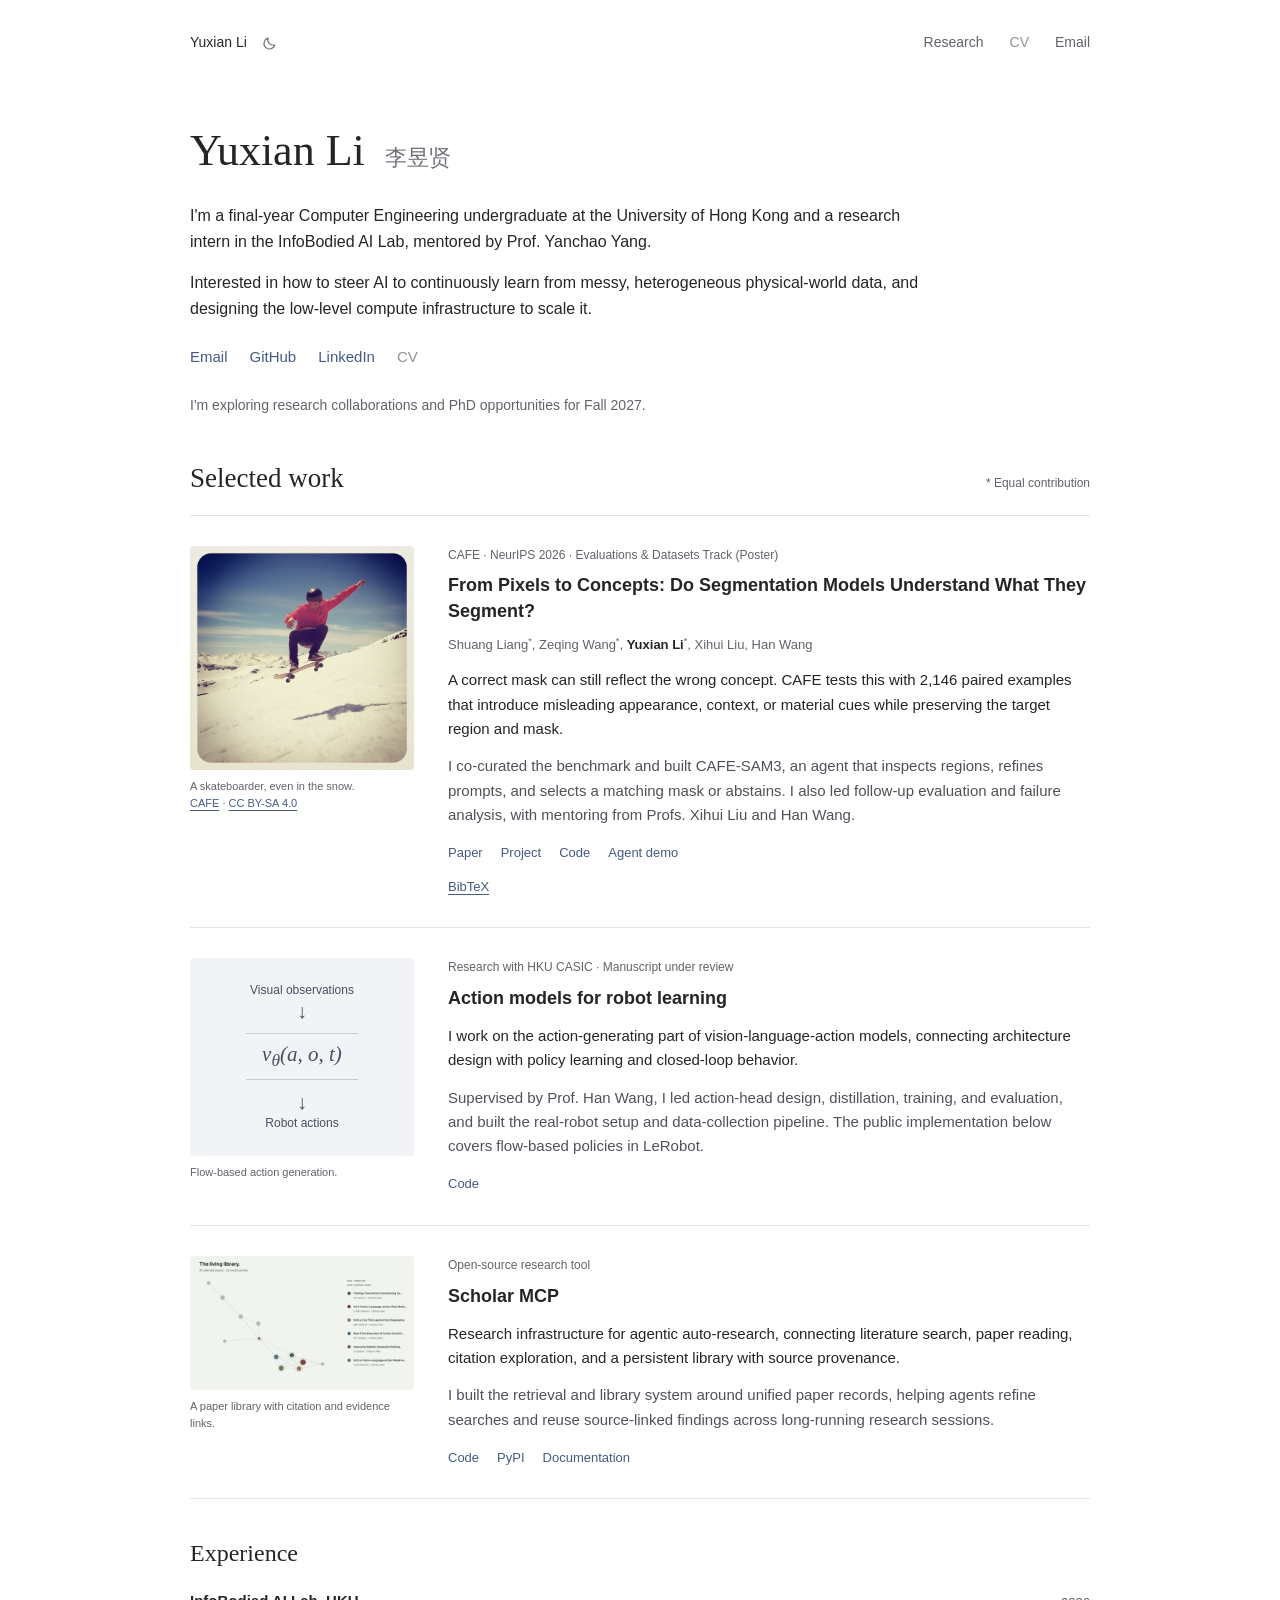
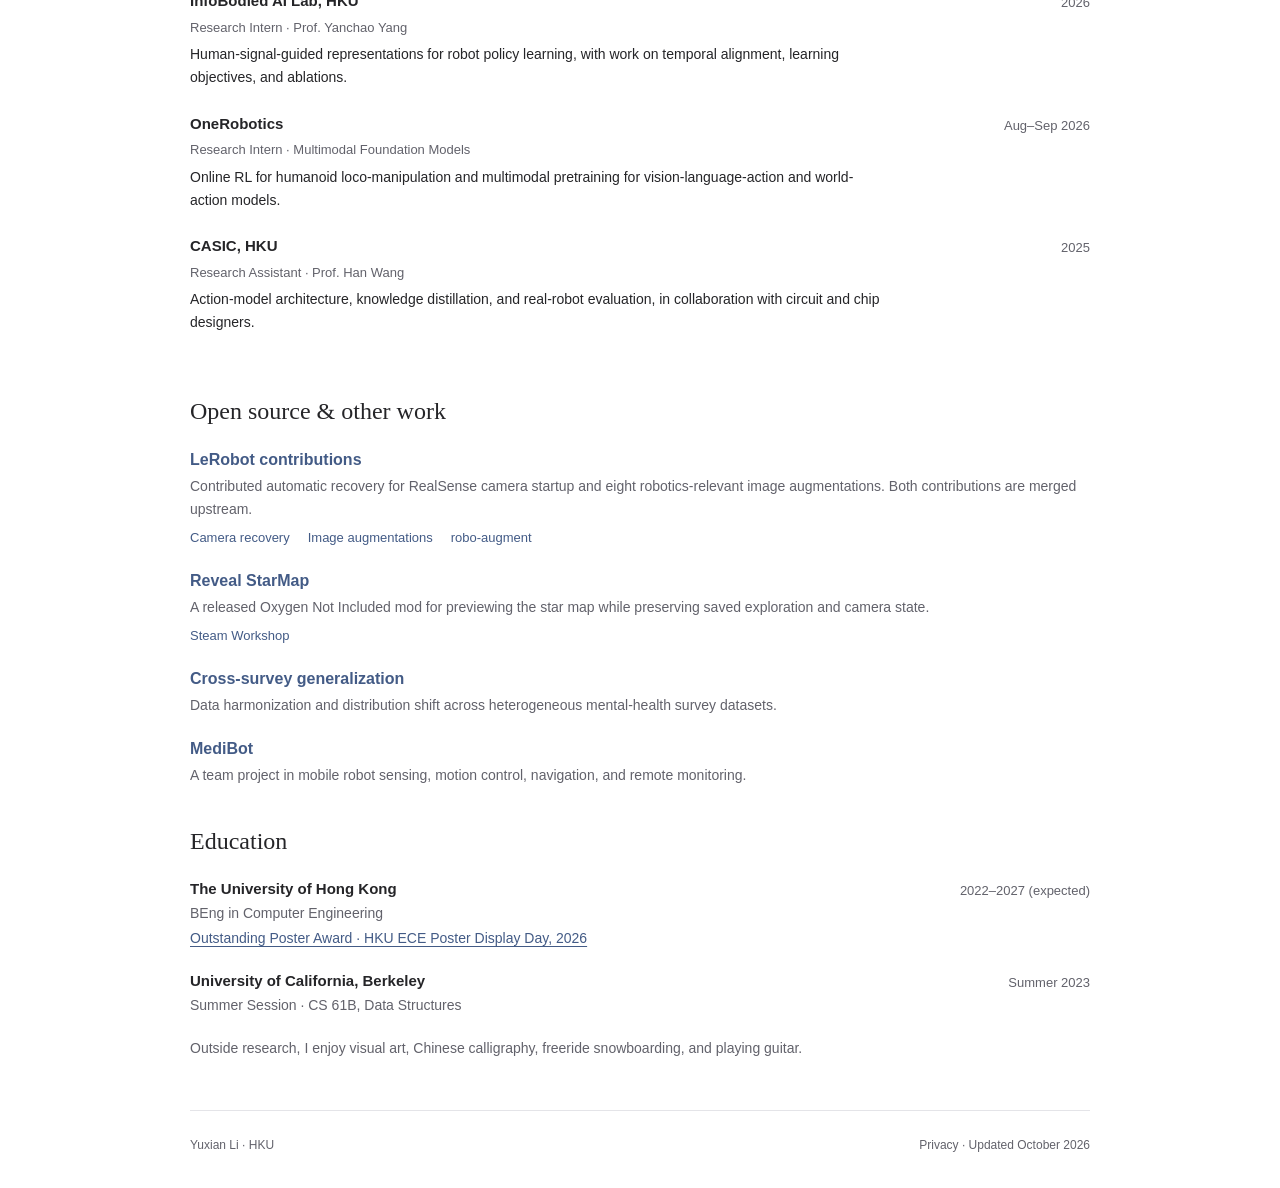
==== commit 10777ef3: "Publish research website 2026-10-15" ====
--- a/index.html
+++ b/index.html
@@ -2,7 +2,8 @@
 <html lang="en"><head>
 <meta charset="utf-8"><meta name="viewport" content="width=device-width,initial-scale=1">
 <title>Yuxian Li | Research</title><meta name="description" content="Yuxian Li is a Computer Engineering undergraduate at the University of Hong Kong, working on robot learning, concept-level visual evaluation, and tools for research agents.">
-<meta name="author" content="Yuxian Li"><meta name="theme-color" content="#ffffff">
+<meta name="author" content="Yuxian Li"><meta name="color-scheme" content="light dark"><meta name="theme-color" content="#ffffff" media="(prefers-color-scheme: light)"><meta name="theme-color" content="#171719" media="(prefers-color-scheme: dark)">
+<script>try{const t=localStorage.getItem('yuxian.theme');if(t==='light'||t==='dark')document.documentElement.dataset.theme=t;}catch{}</script>
 <link rel="canonical" href="https://liyux3.github.io/"><link rel="icon" href="/favicon.ico" sizes="any"><link rel="icon" href="/assets/favicon.svg" type="image/svg+xml"><link rel="apple-touch-icon" href="/apple-touch-icon.png">
 <meta property="og:type" content="website"><meta property="og:title" content="Yuxian Li | Research">
 <meta property="og:description" content="Yuxian Li is a Computer Engineering undergraduate at the University of Hong Kong, working on robot learning, concept-level visual evaluation, and tools for research agents."><meta property="og:url" content="https://liyux3.github.io/">
@@ -13,20 +14,19 @@
 </head><body>
 <a class="skip" href="#main">Skip to content</a>
 <div class="shell">
-<header class="topbar"><a class="home-link" href="/">Yuxian Li</a><nav aria-label="Main navigation"><a href="/#research">Research</a><span class="unavailable" aria-disabled="true">CV</span><a href="mailto:liyuxian1358@gmail.com">Email</a></nav></header>
+<header class="topbar"><div class="home-group"><a class="home-link" href="/">Yuxian Li</a><button class="theme-toggle js-only" data-theme-control data-mode="light" type="button" aria-label="Switch to dark mode" title="Switch to dark mode"><svg viewBox="0 0 16 16" aria-hidden="true"><g class="theme-light"><circle cx="8" cy="8" r="3"/><path d="M8 1v1M8 14v1M1 8h1M14 8h1M3 3l1 1M12 12l1 1M3 13l1-1M12 4l1-1"/></g><path class="theme-dark" d="M12.8 10A5.5 5.5 0 0 1 6 3.2 5.5 5.5 0 1 0 12.8 10Z"/></svg></button></div><nav aria-label="Main navigation"><a href="/#research">Research</a><span class="unavailable" aria-disabled="true">CV</span><a href="mailto:liyuxian1358@gmail.com" data-analytics-event="click-contact-email">Email</a></nav></header>
 <main id="main" tabindex="-1">
 <section class="intro" aria-labelledby="name"><div class=""><div>
 <div class="name"><h1 id="name">Yuxian Li</h1><span class="name-chinese" lang="zh-Hans">李昱贤</span></div>
 <div class="bio"><p>I&#39;m a final-year Computer Engineering undergraduate at the University of Hong Kong and a research intern in the InfoBodied AI Lab, mentored by Prof. Yanchao Yang.</p>
-<p>Interested in how to steer AI to continuously learn from messy, heterogeneous physical-world data, and designing the low-level compute infrastructure to scale it.</p>
-<p>My work spans robot learning, multimodal representations, and agent evaluation. I also build open-source tools for research agents and contribute to Hugging Face LeRobot.</p></div>
+<p>Interested in how to steer AI to continuously learn from messy, heterogeneous physical-world data, and designing the low-level compute infrastructure to scale it.</p></div>
 <div class="contact-links"><a href="mailto:liyuxian1358@gmail.com" data-analytics-event="click-contact-email">Email</a><a href="https://github.com/Liyux3" data-analytics-event="click-profile-github">GitHub</a><a href="https://www.linkedin.com/in/yuxian-li-1ab86123a/" data-analytics-event="click-profile-linkedin">LinkedIn</a><span class="unavailable" aria-disabled="true">CV</span></div>
 <p class="opportunity">I&#39;m exploring research collaborations and PhD opportunities for Fall 2027.</p></div>
 </div></section>
 <section id="research" aria-labelledby="research-title"><div class="section-heading"><h2 id="research-title">Selected work</h2><span class="note">* Equal contribution</span></div>
 <article class="work work-cafe" id="cafe">
-<figure><a class="figure-link" href="https://tsliang.top/CAFE/#AgentDemo" aria-label="Explore the CAFE agent demo"><img class="cafe-image" src="/assets/cafe-example.jpg" alt="A CAFE counterfactual example: a skateboarder in a snowy scene, still riding a wheeled skateboard." width="612" height="612" fetchpriority="high"></a><figcaption>A skateboarder, even in the snow.<br><a href="https://tsliang.top/CAFE/">CAFE</a> · <a href="https://creativecommons.org/licenses/by-sa/4.0/">CC BY-SA 4.0</a></figcaption></figure>
-<div><div class="eyebrow">CAFE · NeurIPS 2026 · Evaluations &amp; Datasets Track (Poster)</div><h3><a href="https://arxiv.org/abs/2605.09591">From Pixels to Concepts: Do Segmentation Models Understand What They Segment?</a></h3><div class="authors">Shuang Liang<sup>*</sup>, Zeqing Wang<sup>*</sup>, <strong>Yuxian Li</strong><sup>*</sup>, Xihui Liu, Han Wang</div>
+<figure><a class="figure-link" href="https://tsliang.top/CAFE/#AgentDemo" data-analytics-event="click-cafe-agent-demo" aria-label="Explore the CAFE agent demo"><img class="cafe-image" src="/assets/cafe-example.jpg" alt="A CAFE counterfactual example: a skateboarder in a snowy scene, still riding a wheeled skateboard." width="612" height="612" fetchpriority="high"></a><figcaption>A skateboarder, even in the snow.<br><a href="https://tsliang.top/CAFE/">CAFE</a> · <a href="https://creativecommons.org/licenses/by-sa/4.0/">CC BY-SA 4.0</a></figcaption></figure>
+<div><div class="eyebrow">CAFE · NeurIPS 2026 · Evaluations &amp; Datasets Track (Poster)</div><h3><a href="https://arxiv.org/abs/2605.09591" data-analytics-event="click-cafe-paper">From Pixels to Concepts: Do Segmentation Models Understand What They Segment?</a></h3><div class="authors">Shuang Liang<sup>*</sup>, Zeqing Wang<sup>*</sup>, <strong>Yuxian Li</strong><sup>*</sup>, Xihui Liu, Han Wang</div>
 <p>A correct mask can still reflect the wrong concept. CAFE tests this with 2,146 paired examples that introduce misleading appearance, context, or material cues while preserving the target region and mask.</p><p class="contribution">I co-curated the benchmark and built CAFE-SAM3, an agent that inspects regions, refines prompts, and selects a matching mask or abstains. I also led follow-up evaluation and failure analysis, with mentoring from Profs. Xihui Liu and Han Wang.</p><div class="work-links"><a href="https://arxiv.org/abs/2605.09591" data-analytics-event="click-cafe-paper">Paper</a><a href="https://tsliang.top/CAFE/" data-analytics-event="click-cafe-project">Project</a><a href="https://github.com/T-S-Liang/CAFE" data-analytics-event="click-cafe-code">Code</a><a href="https://tsliang.top/CAFE/#AgentDemo" data-analytics-event="click-cafe-agent-demo">Agent demo</a></div>
 <details class="citation"><summary>BibTeX</summary><div class="citation-box"><button class="copy js-only" data-copy="cafe-bibtex" data-analytics-event="click-cafe-citation" title="Copy BibTeX citation" aria-label="Copy BibTeX citation"><svg xmlns="http://www.w3.org/2000/svg" viewBox="0 0 24 24" fill="none" stroke="currentColor" stroke-width="2" stroke-linecap="round" stroke-linejoin="round" aria-hidden="true"><rect width="14" height="14" x="8" y="8" rx="2" ry="2"/><path d="M4 16c-1.1 0-2-.9-2-2V4c0-1.1.9-2 2-2h10c1.1 0 2 .9 2 2"/></svg><span role="status">Copy</span></button><pre id="cafe-bibtex">@inproceedings{liang2026pixels,
   title = {From Pixels to Concepts: Do Segmentation Models Understand What They Segment?},
@@ -42,7 +42,7 @@
 <div><div class="eyebrow">Open-source research tool</div><h3><a href="https://github.com/Liyux3/scholar-mcp" data-analytics-event="click-scholar-mcp-title">Scholar MCP</a></h3><p>Research infrastructure for agentic auto-research, connecting literature search, paper reading, citation exploration, and a persistent library with source provenance.</p><p class="contribution">I built the retrieval and library system around unified paper records, helping agents refine searches and reuse source-linked findings across long-running research sessions.</p><div class="work-links"><a href="https://github.com/Liyux3/scholar-mcp" data-analytics-event="click-scholar-mcp-code">Code</a><a href="https://pypi.org/project/scholar-mcp/" data-analytics-event="click-scholar-mcp-pypi">PyPI</a><a href="https://github.com/Liyux3/scholar-mcp#readme" data-analytics-event="click-scholar-mcp-documentation">Documentation</a></div></div></article>
 </section>
 <section class="lower" aria-labelledby="experience-title"><h2 id="experience-title">Experience</h2><article class="experience-row"><div><h3><a href="https://yanchaoyang.github.io/">InfoBodied AI Lab, HKU</a></h3><p class="role">Research Intern · Prof. Yanchao Yang</p><p>Human-signal-guided representations for robot policy learning, with work on temporal alignment, learning objectives, and ablations.</p></div><span class="dates">2026</span></article><article class="experience-row"><div><h3>OneRobotics</h3><p class="role">Research Intern · Multimodal Foundation Models</p><p>Online RL for humanoid loco-manipulation and multimodal pretraining for vision-language-action and world-action models.</p></div><span class="dates">Aug–Sep 2026</span></article><article class="experience-row"><div><h3><a href="https://casic.hku.hk/">CASIC, HKU</a></h3><p class="role">Research Assistant · Prof. Han Wang</p><p>Action-model architecture, knowledge distillation, and real-robot evaluation, in collaboration with circuit and chip designers.</p></div><span class="dates">2025</span></article></section>
-<section class="lower" aria-labelledby="more-title"><h2 id="more-title">Open source & other work</h2><article class="additional-item"><h3><a href="https://github.com/huggingface/lerobot">LeRobot contributions</a></h3><p>Contributed automatic recovery for RealSense camera startup and eight robotics-relevant image augmentations. Both contributions are merged upstream.</p><div class="work-links"><a href="https://github.com/huggingface/lerobot/pull/3894">Camera recovery</a><a href="https://github.com/huggingface/lerobot/pull/4210">Image augmentations</a><a href="https://pypi.org/project/robo-augment/">robo-augment</a></div></article><article class="additional-item"><h3><a href="https://github.com/Liyux3/reveal-starmap">Reveal StarMap</a></h3><p>A released Oxygen Not Included mod for previewing the star map while preserving saved exploration and camera state.</p><div class="work-links"><a href="https://steamcommunity.com/sharedfiles/filedetails/?id=3695988693">Steam Workshop</a></div></article><article class="additional-item"><h3><a href="https://github.com/Liyux3/cross-survey-mental-health-prediction">Cross-survey generalization</a></h3><p>Data harmonization and distribution shift across heterogeneous mental-health survey datasets.</p></article><article class="additional-item"><h3><a href="https://github.com/Liyux3/MediBot">MediBot</a></h3><p>A team project in mobile robot sensing, motion control, navigation, and remote monitoring.</p></article></section>
+<section class="lower" aria-labelledby="more-title"><h2 id="more-title">Open source & other work</h2><article class="additional-item"><h3><a href="https://github.com/huggingface/lerobot" data-analytics-event="click-lerobot-contributions-title">LeRobot contributions</a></h3><p>Contributed automatic recovery for RealSense camera startup and eight robotics-relevant image augmentations. Both contributions are merged upstream.</p><div class="work-links"><a href="https://github.com/huggingface/lerobot/pull/3894" data-analytics-event="click-lerobot-contributions-camera-recovery">Camera recovery</a><a href="https://github.com/huggingface/lerobot/pull/4210" data-analytics-event="click-lerobot-contributions-image-augmentations">Image augmentations</a><a href="https://pypi.org/project/robo-augment/" data-analytics-event="click-lerobot-contributions-robo-augment">robo-augment</a></div></article><article class="additional-item"><h3><a href="https://github.com/Liyux3/reveal-starmap" data-analytics-event="click-reveal-starmap-title">Reveal StarMap</a></h3><p>A released Oxygen Not Included mod for previewing the star map while preserving saved exploration and camera state.</p><div class="work-links"><a href="https://steamcommunity.com/sharedfiles/filedetails/?id=3695988693" data-analytics-event="click-reveal-starmap-steam-workshop">Steam Workshop</a></div></article><article class="additional-item"><h3><a href="https://github.com/Liyux3/cross-survey-mental-health-prediction" data-analytics-event="click-cross-survey-generalization-title">Cross-survey generalization</a></h3><p>Data harmonization and distribution shift across heterogeneous mental-health survey datasets.</p></article><article class="additional-item"><h3><a href="https://github.com/Liyux3/MediBot" data-analytics-event="click-medibot-title">MediBot</a></h3><p>A team project in mobile robot sensing, motion control, navigation, and remote monitoring.</p></article></section>
 <section class="lower" aria-labelledby="education-title"><h2 id="education-title">Education</h2><div class="education-row"><div><h3>The University of Hong Kong</h3><p>BEng in Computer Engineering</p><p><a href="https://ece.hku.hk/20260511-1/">Outstanding Poster Award · HKU ECE Poster Display Day, 2026</a></p></div><time>2022–2027 (expected)</time></div><div class="education-row"><div><h3>University of California, Berkeley</h3><p>Summer Session · CS 61B, Data Structures</p></div><time>Summer 2023</time></div></section>
 <p class="personal">Outside research, I enjoy visual art, Chinese calligraphy, freeride snowboarding, and playing guitar.</p></main>
 <footer><span>Yuxian Li · <a href="https://www.hku.hk/">HKU</a></span><span><a href="/privacy/">Privacy</a> · Updated October 2026</span></footer>
--- a/site.css
+++ b/site.css
@@ -1,19 +1,49 @@
 :root {
   color-scheme: light;
-  --ink: #242724;
-  --muted: #606760;
-  --link: #276448;
-  --line: #dfe4df;
+  --ink: #252528;
+  --muted: #62626b;
+  --link: #435b86;
+  --line: #e4e4e8;
   --paper: #fff;
-  --wash: #f5f7f4;
+  --wash: #f5f5f7;
+  --secondary: #50505a;
+  --quiet: #72727c;
+  --disabled: #92929b;
+  --hover: #283f67;
+  --flow-paper: #f2f3f6;
+  --flow-ink: #465164;
+  --flow-line: #c6cbd5;
   --serif: Georgia, 'Times New Roman', serif;
   --sans: -apple-system, BlinkMacSystemFont, 'Segoe UI', Helvetica, Arial, sans-serif;
 }
+@media (prefers-color-scheme: dark) {
+  :root:not([data-theme="light"]) {
+    color-scheme: dark;
+    --paper: #171719; --ink: #e7e5e4; --muted: #a5a5ae;
+    --link: #b6c7e7; --line: #343438; --wash: #222225;
+    --secondary: #c2c2ca; --quiet: #a8a8b1; --disabled: #777780; --hover: #d8e3f7;
+    --flow-paper: #202126; --flow-ink: #ced2dd; --flow-line: #444853;
+  }
+}
+:root[data-theme="dark"] {
+  color-scheme: dark;
+  --paper: #171719; --ink: #e7e5e4; --muted: #a5a5ae;
+  --link: #b6c7e7; --line: #343438; --wash: #222225;
+  --secondary: #c2c2ca; --quiet: #a8a8b1; --disabled: #777780; --hover: #d8e3f7;
+  --flow-paper: #202126; --flow-ink: #ced2dd; --flow-line: #444853;
+}
 * { box-sizing: border-box; letter-spacing: 0; }
 html { scroll-behavior: smooth; scroll-padding-top: 28px; }
-body { margin: 0; background: var(--paper); color: var(--ink); font: 16px/1.65 var(--sans); -webkit-font-smoothing: antialiased; }
+body { position: relative; isolation: isolate; margin: 0; background: var(--paper); color: var(--ink); font: 16px/1.65 var(--sans); -webkit-font-smoothing: antialiased; }
+.home-group { display: flex; gap: 6px; align-items: center; }
+.home-group .home-link { margin-right: 4px; white-space: nowrap; }
+.theme-toggle { display: inline-flex; flex-shrink: 0; align-items: center; justify-content: center; width: 26px; height: 26px; padding: 5px; border: 0; border-radius: 50%; background: transparent; color: var(--quiet); }
+.theme-toggle:hover { background: var(--wash); color: var(--link); }
+.theme-toggle svg { width: 16px; height: 16px; fill: none; stroke: currentColor; stroke-width: 1.2; stroke-linecap: round; stroke-linejoin: round; }
+.theme-toggle svg > * { display: none; }
+.theme-toggle[data-mode="light"] .theme-dark, .theme-toggle[data-mode="dark"] .theme-light { display: block; }
 a { color: var(--link); text-decoration-thickness: 1px; text-underline-offset: 3px; }
-a:hover { color: #963e35; }
+a:hover { color: var(--hover); }
 a:focus-visible, button:focus-visible, summary:focus-visible { outline: 2px solid var(--link); outline-offset: 5px; border-radius: 2px; }
 button { font: inherit; cursor: pointer; }
 img { display: block; max-width: 100%; height: auto; }
@@ -25,7 +55,7 @@
 p + p { margin-top: 14px; }
 strong { font-weight: 600; }
 .shell { max-width: 964px; margin: 0 auto; padding: 0 32px; }
-.skip { position: absolute; z-index: 10; top: 10px; left: 10px; padding: 8px 12px; background: #fff; transform: translateY(-180%); }
+.skip { position: absolute; z-index: 10; top: 10px; left: 10px; padding: 8px 12px; background: var(--paper); transform: translateY(-180%); }
 .skip:focus { transform: translateY(0); }
 #main:focus { outline: none; }
 .topbar { display: flex; justify-content: space-between; align-items: center; gap: 20px; min-height: 86px; font-size: 14px; }
@@ -35,13 +65,13 @@
 .topbar nav a:hover, .topbar nav a[aria-current] { color: var(--link); }
 .intro { padding: 39px 0 45px; }
 .name { display: flex; gap: 20px; align-items: baseline; flex-wrap: wrap; margin-bottom: 25px; }
-.name-chinese { font-family: var(--serif); font-size: 22px; color: #72786f; font-weight: 400; }
+.name-chinese { font-family: var(--serif); font-size: 22px; color: var(--quiet); font-weight: 400; }
 .bio { max-width: 754px; }
 .has-portrait { display: grid; grid-template-columns: minmax(0, 1fr) 174px; gap: 42px; }
 .portrait { width: 174px; height: 205px; object-fit: cover; border-radius: 4px; }
 .contact-links { display: flex; flex-wrap: wrap; align-items: center; gap: 22px; margin-top: 23px; font-size: 15px; }
 .contact-links a { text-decoration: none; }
-.unavailable { color: #929892; cursor: default; }
+.unavailable { color: var(--disabled); cursor: default; }
 .opportunity { font-size: 14px; color: var(--muted); margin-top: 24px; }
 .section-heading { display: flex; gap: 20px; align-items: baseline; padding-bottom: 20px; border-bottom: 1px solid var(--line); }
 .section-heading .note { margin-left: auto; font-size: 12px; color: var(--muted); }
@@ -49,7 +79,7 @@
 .work h3 a { color: var(--ink); text-decoration: none; }
 .work h3 a:hover { color: var(--link); text-decoration: underline; }
 .work p { font-size: 15px; line-height: 1.62; margin-top: 13px; }
-.work .contribution { color: #4f574f; }
+.work .contribution { color: var(--secondary); }
 .eyebrow { color: var(--muted); font-size: 12px; margin-bottom: 7px; }
 .authors { font-size: 13px; line-height: 1.6; margin-top: 10px; color: var(--muted); }
 .authors strong { color: var(--ink); }
@@ -60,9 +90,9 @@
 .figure-link { display: block; text-decoration: none; }
 .cafe-image { width: 224px; height: 224px; object-fit: contain; border-radius: 4px; }
 figcaption { color: var(--muted); font-size: 11px; line-height: 1.55; margin-top: 8px; }
-.flow-figure { padding: 21px 16px; background: #f3f5f8; border-radius: 4px; height: 198px; display: flex; flex-direction: column; align-items: center; justify-content: center; color: #384b63; }
+.flow-figure { padding: 21px 16px; background: var(--flow-paper); border-radius: 4px; height: 198px; display: flex; flex-direction: column; align-items: center; justify-content: center; color: var(--flow-ink); }
 .flow-figure .input { font: 12px/1.5 var(--sans); }
-.flow-figure .model { margin: 10px 0; padding: 8px 16px; border-top: 1px solid #bac7d5; border-bottom: 1px solid #bac7d5; font: italic 21px var(--serif); }
+.flow-figure .model { margin: 10px 0; padding: 8px 16px; border-top: 1px solid var(--flow-line); border-bottom: 1px solid var(--flow-line); font: italic 21px var(--serif); }
 .flow-figure .arrow { font-size: 20px; line-height: 1.2; }
 .flow-figure .output { font-size: 12px; }
 .scholar-figure { display: block; background: var(--wash); border-radius: 4px; overflow: hidden; }
@@ -122,8 +152,8 @@
 @media (min-width: 1300px) { .shell { max-width: 1014px; padding: 0 40px; } .work { grid-template-columns: 232px minmax(0, 1fr); gap: 38px; } .cafe-image { width: 232px; height: 232px; } }
 @media (max-width: 680px) {
   .shell { padding: 0 22px; }
-  .topbar { min-height: 70px; font-size: 13px; }
-  .topbar nav { gap: 18px; }
+  .topbar { min-height: 70px; font-size: 13px; gap: 10px; }
+  .topbar nav { gap: 14px; }
   .intro { padding: 23px 0 36px; }
   h1 { font-size: 38px; }
   .name { gap: 14px; margin-bottom: 23px; }
@@ -159,6 +189,7 @@
 }
 @media (prefers-reduced-motion: reduce) { html { scroll-behavior: auto; } }
 @media print {
+  :root, :root[data-theme], :root:not([data-theme]) { color-scheme: light; --paper: #fff; --ink: #111; --muted: #555; --secondary: #333; --quiet: #555; --line: #ddd; --wash: #f5f5f5; --flow-paper: #f3f5f8; --flow-ink: #384b63; --flow-line: #bac7d5; }
   @page { size: A4; margin: 15mm 17mm; }
   body { font-size: 10pt; color: #111; }
   .shell { max-width: none; padding: 0; }
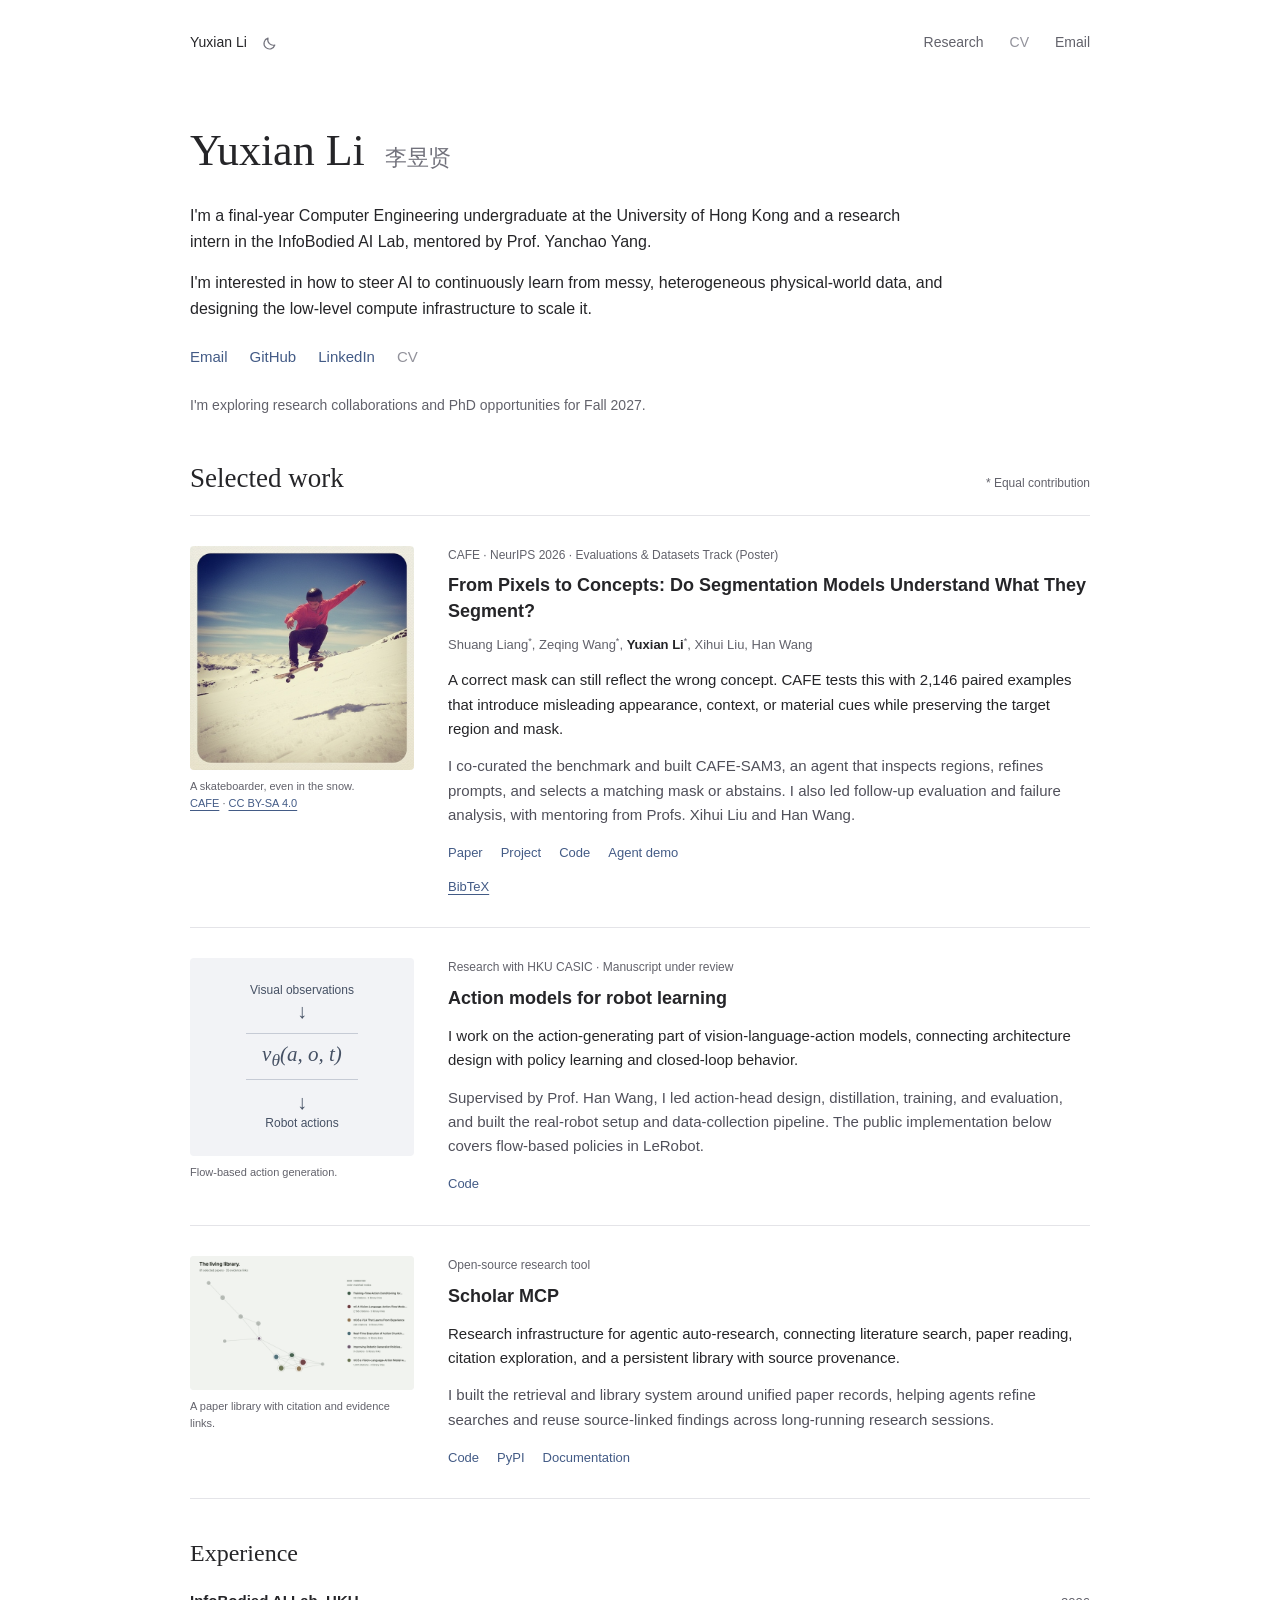
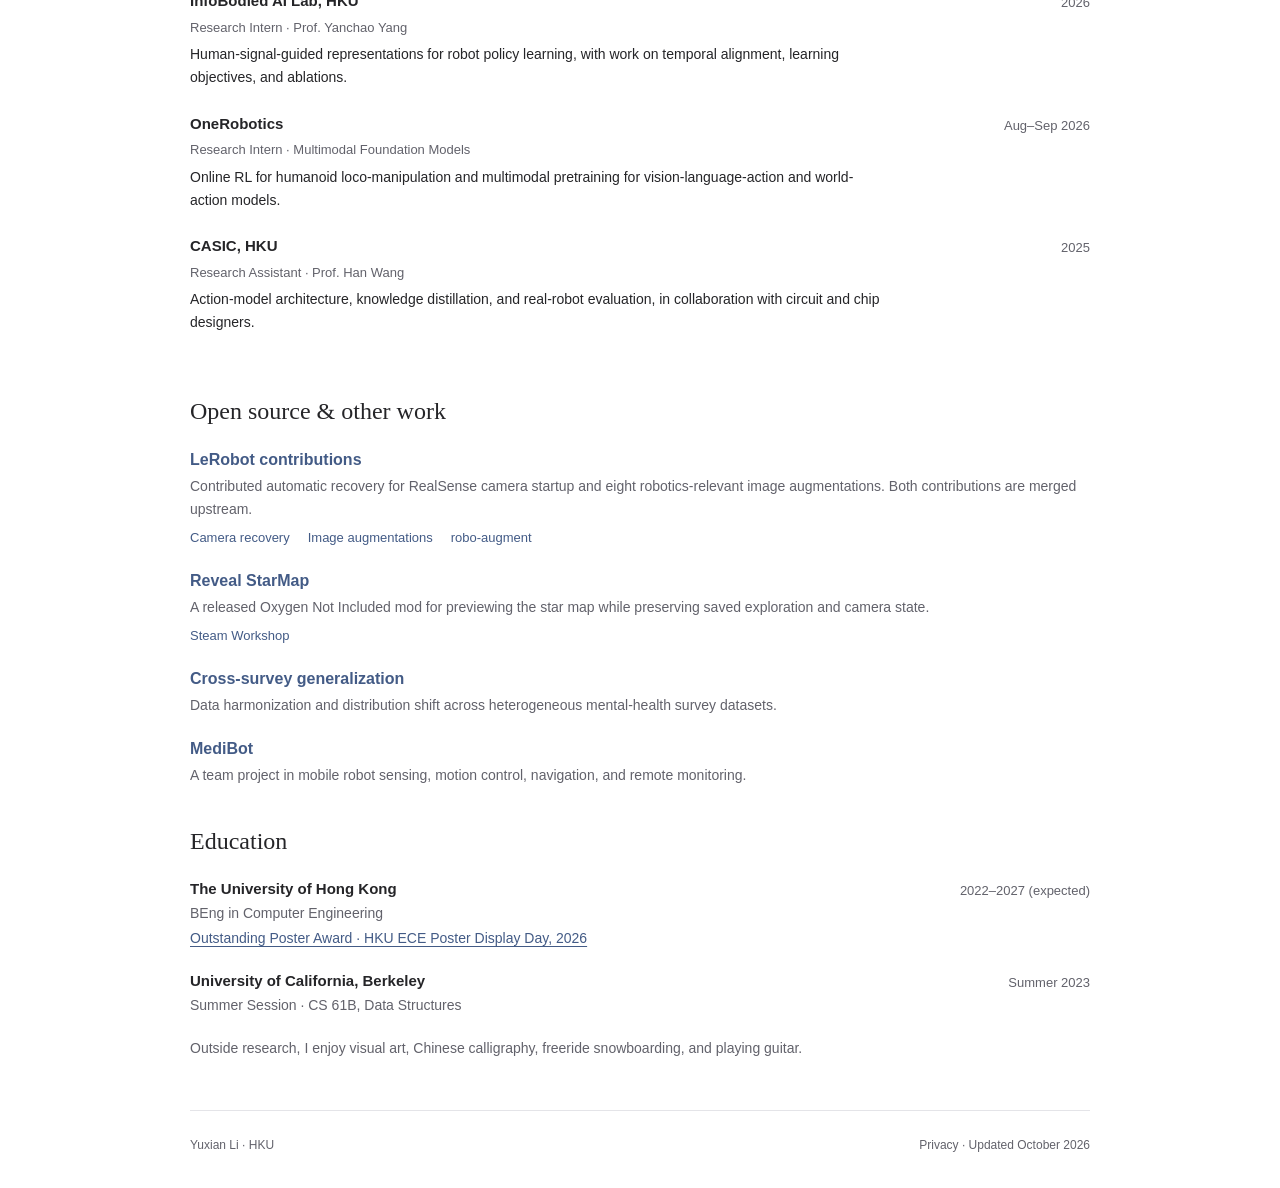
==== commit f13595a2: "Publish research website 2026-10-15" ====
--- a/index.html
+++ b/index.html
@@ -19,7 +19,7 @@
 <section class="intro" aria-labelledby="name"><div class=""><div>
 <div class="name"><h1 id="name">Yuxian Li</h1><span class="name-chinese" lang="zh-Hans">李昱贤</span></div>
 <div class="bio"><p>I&#39;m a final-year Computer Engineering undergraduate at the University of Hong Kong and a research intern in the InfoBodied AI Lab, mentored by Prof. Yanchao Yang.</p>
-<p>Interested in how to steer AI to continuously learn from messy, heterogeneous physical-world data, and designing the low-level compute infrastructure to scale it.</p></div>
+<p>I&#39;m interested in how to steer AI to continuously learn from messy, heterogeneous physical-world data, and designing the low-level compute infrastructure to scale it.</p></div>
 <div class="contact-links"><a href="mailto:liyuxian1358@gmail.com" data-analytics-event="click-contact-email">Email</a><a href="https://github.com/Liyux3" data-analytics-event="click-profile-github">GitHub</a><a href="https://www.linkedin.com/in/yuxian-li-1ab86123a/" data-analytics-event="click-profile-linkedin">LinkedIn</a><span class="unavailable" aria-disabled="true">CV</span></div>
 <p class="opportunity">I&#39;m exploring research collaborations and PhD opportunities for Fall 2027.</p></div>
 </div></section>
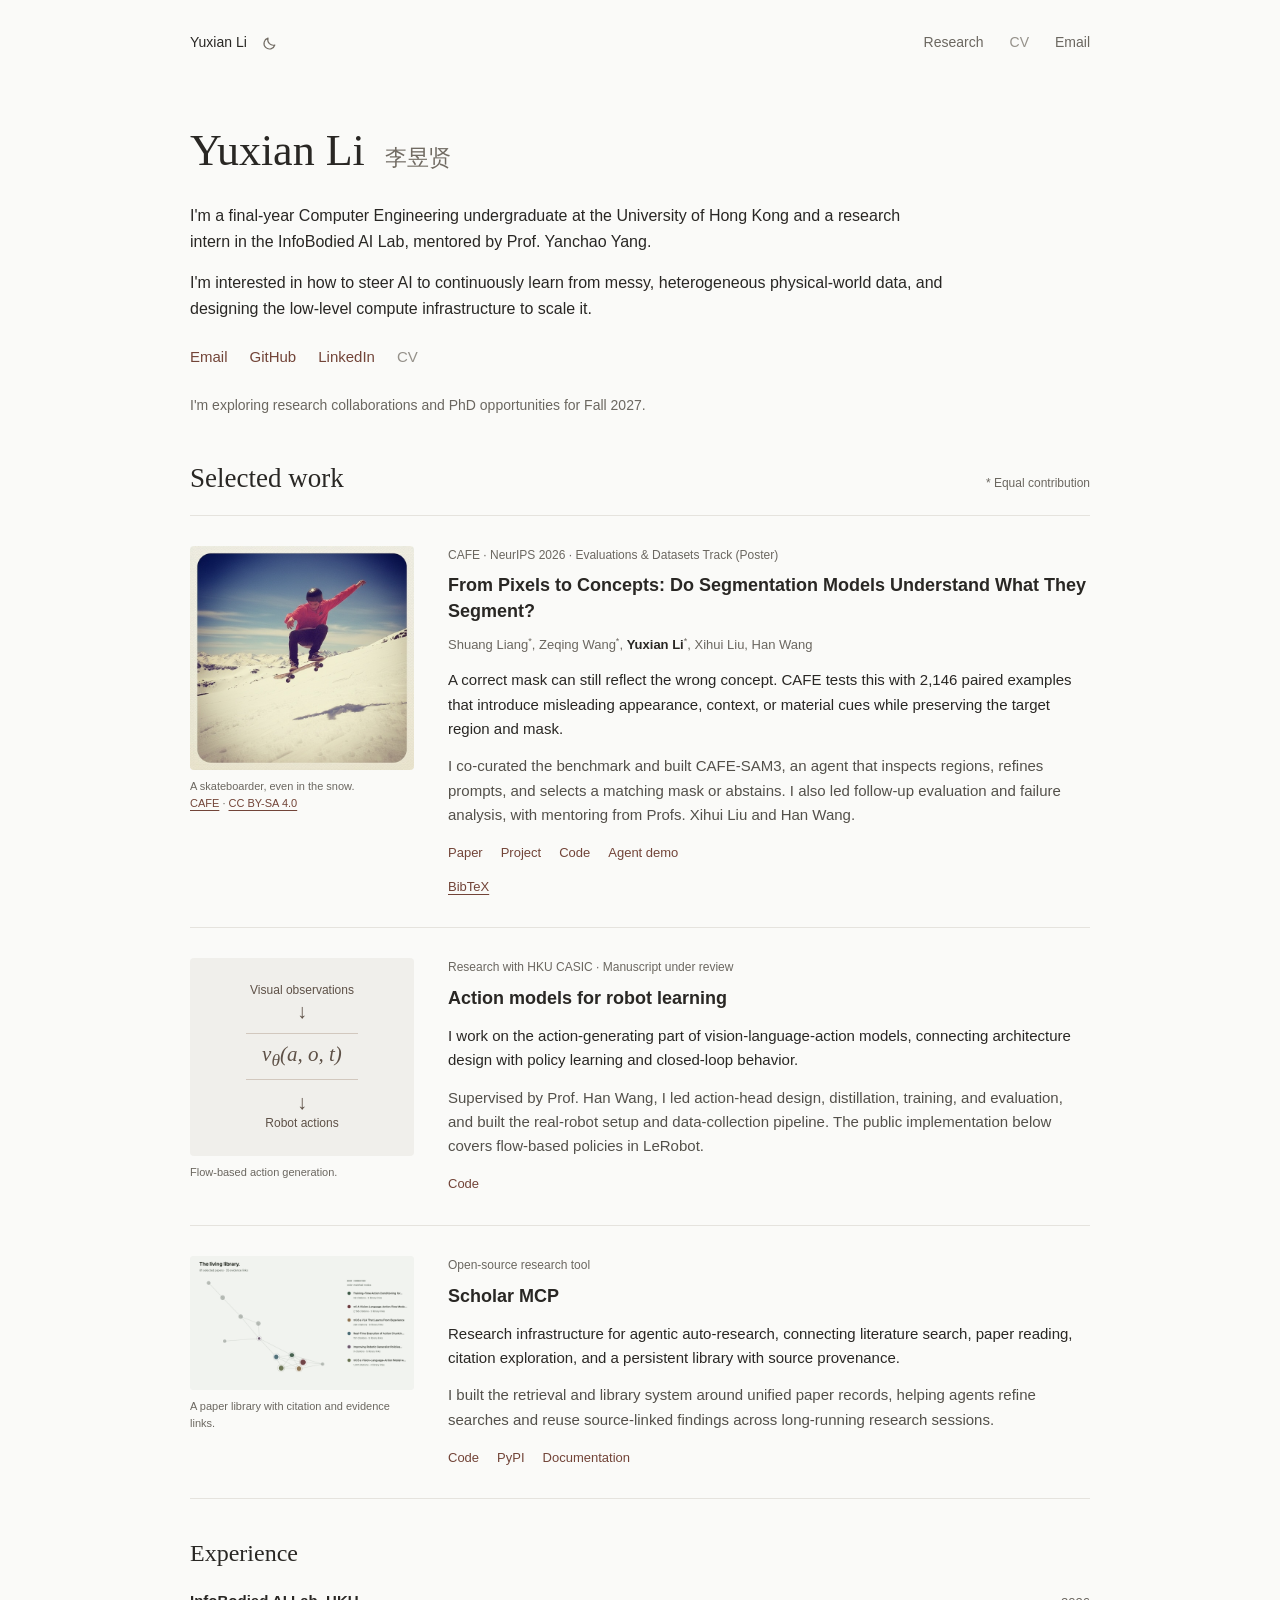
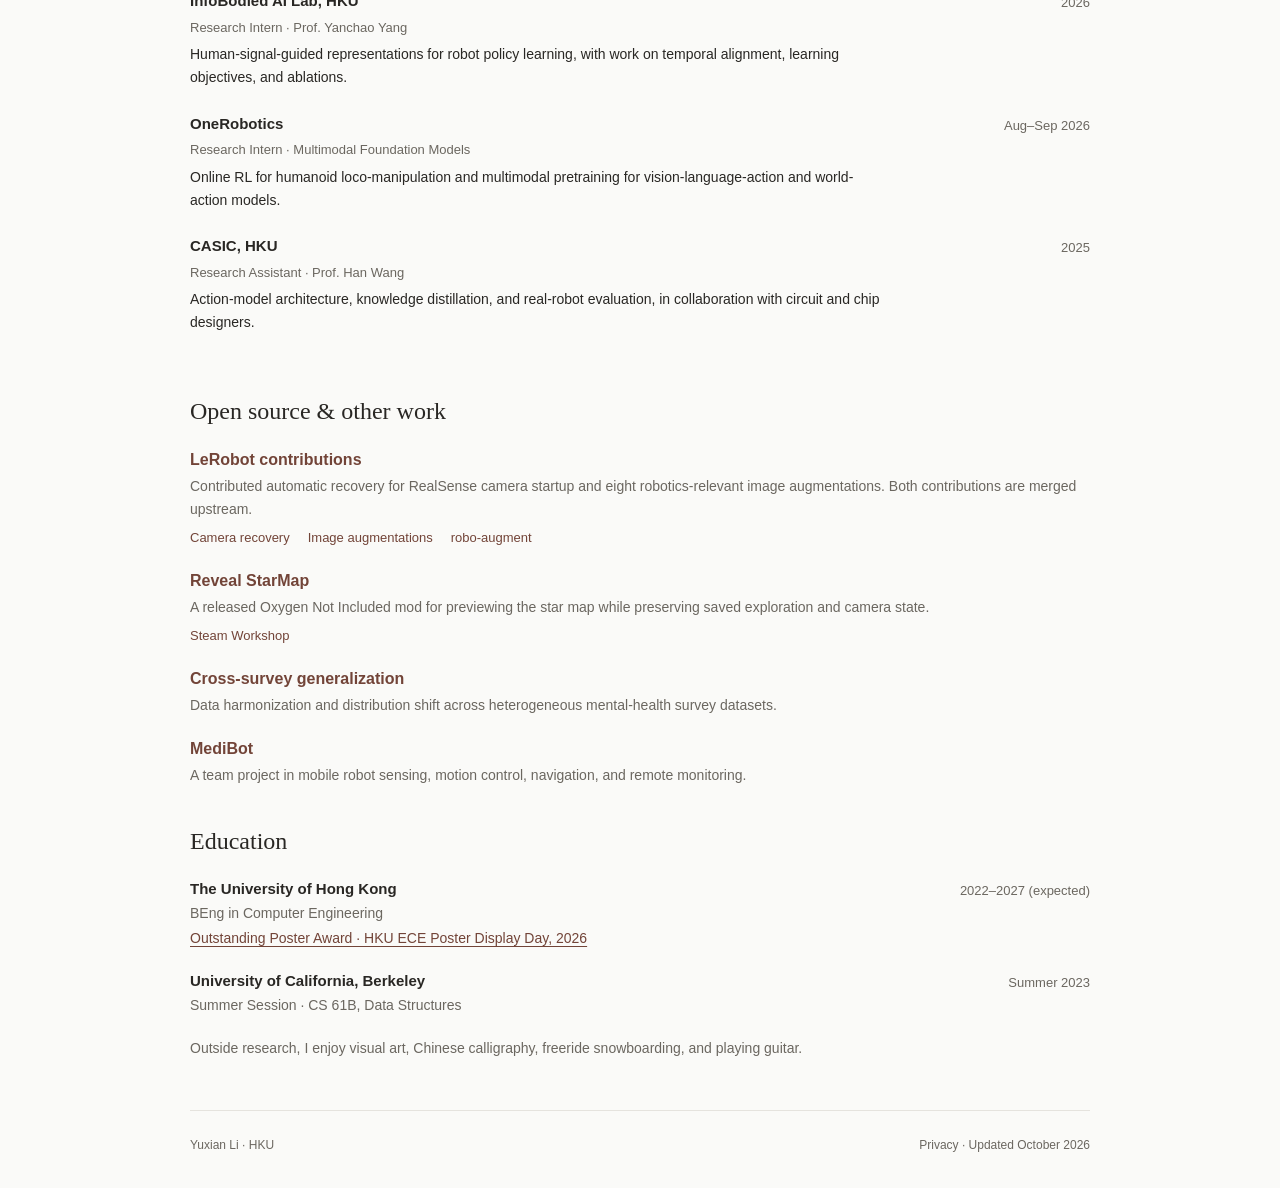
==== commit 6f6fa5dc: "Publish research website 2026-10-22" ====
--- a/index.html
+++ b/index.html
@@ -2,7 +2,7 @@
 <html lang="en"><head>
 <meta charset="utf-8"><meta name="viewport" content="width=device-width,initial-scale=1">
 <title>Yuxian Li | Research</title><meta name="description" content="Yuxian Li is a Computer Engineering undergraduate at the University of Hong Kong, working on robot learning, concept-level visual evaluation, and tools for research agents.">
-<meta name="author" content="Yuxian Li"><meta name="color-scheme" content="light dark"><meta name="theme-color" content="#ffffff" media="(prefers-color-scheme: light)"><meta name="theme-color" content="#171719" media="(prefers-color-scheme: dark)">
+<meta name="author" content="Yuxian Li"><meta name="color-scheme" content="light dark"><meta name="theme-color" content="#fafaf8" media="(prefers-color-scheme: light)"><meta name="theme-color" content="#151515" media="(prefers-color-scheme: dark)">
 <script>try{const t=localStorage.getItem('yuxian.theme');if(t==='light'||t==='dark')document.documentElement.dataset.theme=t;}catch{}</script>
 <link rel="canonical" href="https://liyux3.github.io/"><link rel="icon" href="/favicon.ico" sizes="any"><link rel="icon" href="/assets/favicon.svg" type="image/svg+xml"><link rel="apple-touch-icon" href="/apple-touch-icon.png">
 <meta property="og:type" content="website"><meta property="og:title" content="Yuxian Li | Research">
--- a/site.css
+++ b/site.css
@@ -1,38 +1,42 @@
 :root {
   color-scheme: light;
-  --ink: #252528;
-  --muted: #62626b;
-  --link: #435b86;
-  --line: #e4e4e8;
-  --paper: #fff;
-  --wash: #f5f5f7;
-  --secondary: #50505a;
-  --quiet: #72727c;
-  --disabled: #92929b;
-  --hover: #283f67;
-  --flow-paper: #f2f3f6;
-  --flow-ink: #465164;
-  --flow-line: #c6cbd5;
+  --ink: #292724;
+  --muted: #6b6760;
+  --link: #724438;
+  --line: #e5e3de;
+  --paper: #fafaf8;
+  --wash: #f2f1ee;
+  --secondary: #53504a;
+  --quiet: #716b63;
+  --disabled: #95918a;
+  --hover: #67322e;
+  --selection: #e9d7c8;
+  --flow-paper: #f0efeb;
+  --flow-ink: #5e5147;
+  --flow-line: #d2c8be;
   --serif: Georgia, 'Times New Roman', serif;
   --sans: -apple-system, BlinkMacSystemFont, 'Segoe UI', Helvetica, Arial, sans-serif;
 }
 @media (prefers-color-scheme: dark) {
   :root:not([data-theme="light"]) {
     color-scheme: dark;
-    --paper: #171719; --ink: #e7e5e4; --muted: #a5a5ae;
-    --link: #b6c7e7; --line: #343438; --wash: #222225;
-    --secondary: #c2c2ca; --quiet: #a8a8b1; --disabled: #777780; --hover: #d8e3f7;
-    --flow-paper: #202126; --flow-ink: #ced2dd; --flow-line: #444853;
+    --paper: #151515; --ink: #ececea; --muted: #a19e96;
+    --link: #d5ab85; --line: #30302d; --wash: #21211f;
+    --secondary: #d6d4cd; --quiet: #aaa59b; --disabled: #7b7972; --hover: #ecd1b7;
+    --selection: #514235;
+    --flow-paper: #1b1b1a; --flow-ink: #d3c7ad; --flow-line: #46433c;
   }
 }
 :root[data-theme="dark"] {
   color-scheme: dark;
-  --paper: #171719; --ink: #e7e5e4; --muted: #a5a5ae;
-  --link: #b6c7e7; --line: #343438; --wash: #222225;
-  --secondary: #c2c2ca; --quiet: #a8a8b1; --disabled: #777780; --hover: #d8e3f7;
-  --flow-paper: #202126; --flow-ink: #ced2dd; --flow-line: #444853;
+  --paper: #151515; --ink: #ececea; --muted: #a19e96;
+  --link: #d5ab85; --line: #30302d; --wash: #21211f;
+  --secondary: #d6d4cd; --quiet: #aaa59b; --disabled: #7b7972; --hover: #ecd1b7;
+  --selection: #514235;
+  --flow-paper: #1b1b1a; --flow-ink: #d3c7ad; --flow-line: #46433c;
 }
 * { box-sizing: border-box; letter-spacing: 0; }
+::selection { background: var(--selection); color: var(--ink); }
 html { scroll-behavior: smooth; scroll-padding-top: 28px; }
 body { position: relative; isolation: isolate; margin: 0; background: var(--paper); color: var(--ink); font: 16px/1.65 var(--sans); -webkit-font-smoothing: antialiased; }
 .home-group { display: flex; gap: 6px; align-items: center; }
@@ -189,7 +193,7 @@
 }
 @media (prefers-reduced-motion: reduce) { html { scroll-behavior: auto; } }
 @media print {
-  :root, :root[data-theme], :root:not([data-theme]) { color-scheme: light; --paper: #fff; --ink: #111; --muted: #555; --secondary: #333; --quiet: #555; --line: #ddd; --wash: #f5f5f5; --flow-paper: #f3f5f8; --flow-ink: #384b63; --flow-line: #bac7d5; }
+  :root, :root[data-theme], :root:not([data-theme]) { color-scheme: light; --paper: #fff; --ink: #111; --muted: #555; --secondary: #333; --quiet: #555; --line: #ddd; --wash: #f5f5f5; --flow-paper: #f3f3f3; --flow-ink: #333; --flow-line: #ccc; }
   @page { size: A4; margin: 15mm 17mm; }
   body { font-size: 10pt; color: #111; }
   .shell { max-width: none; padding: 0; }
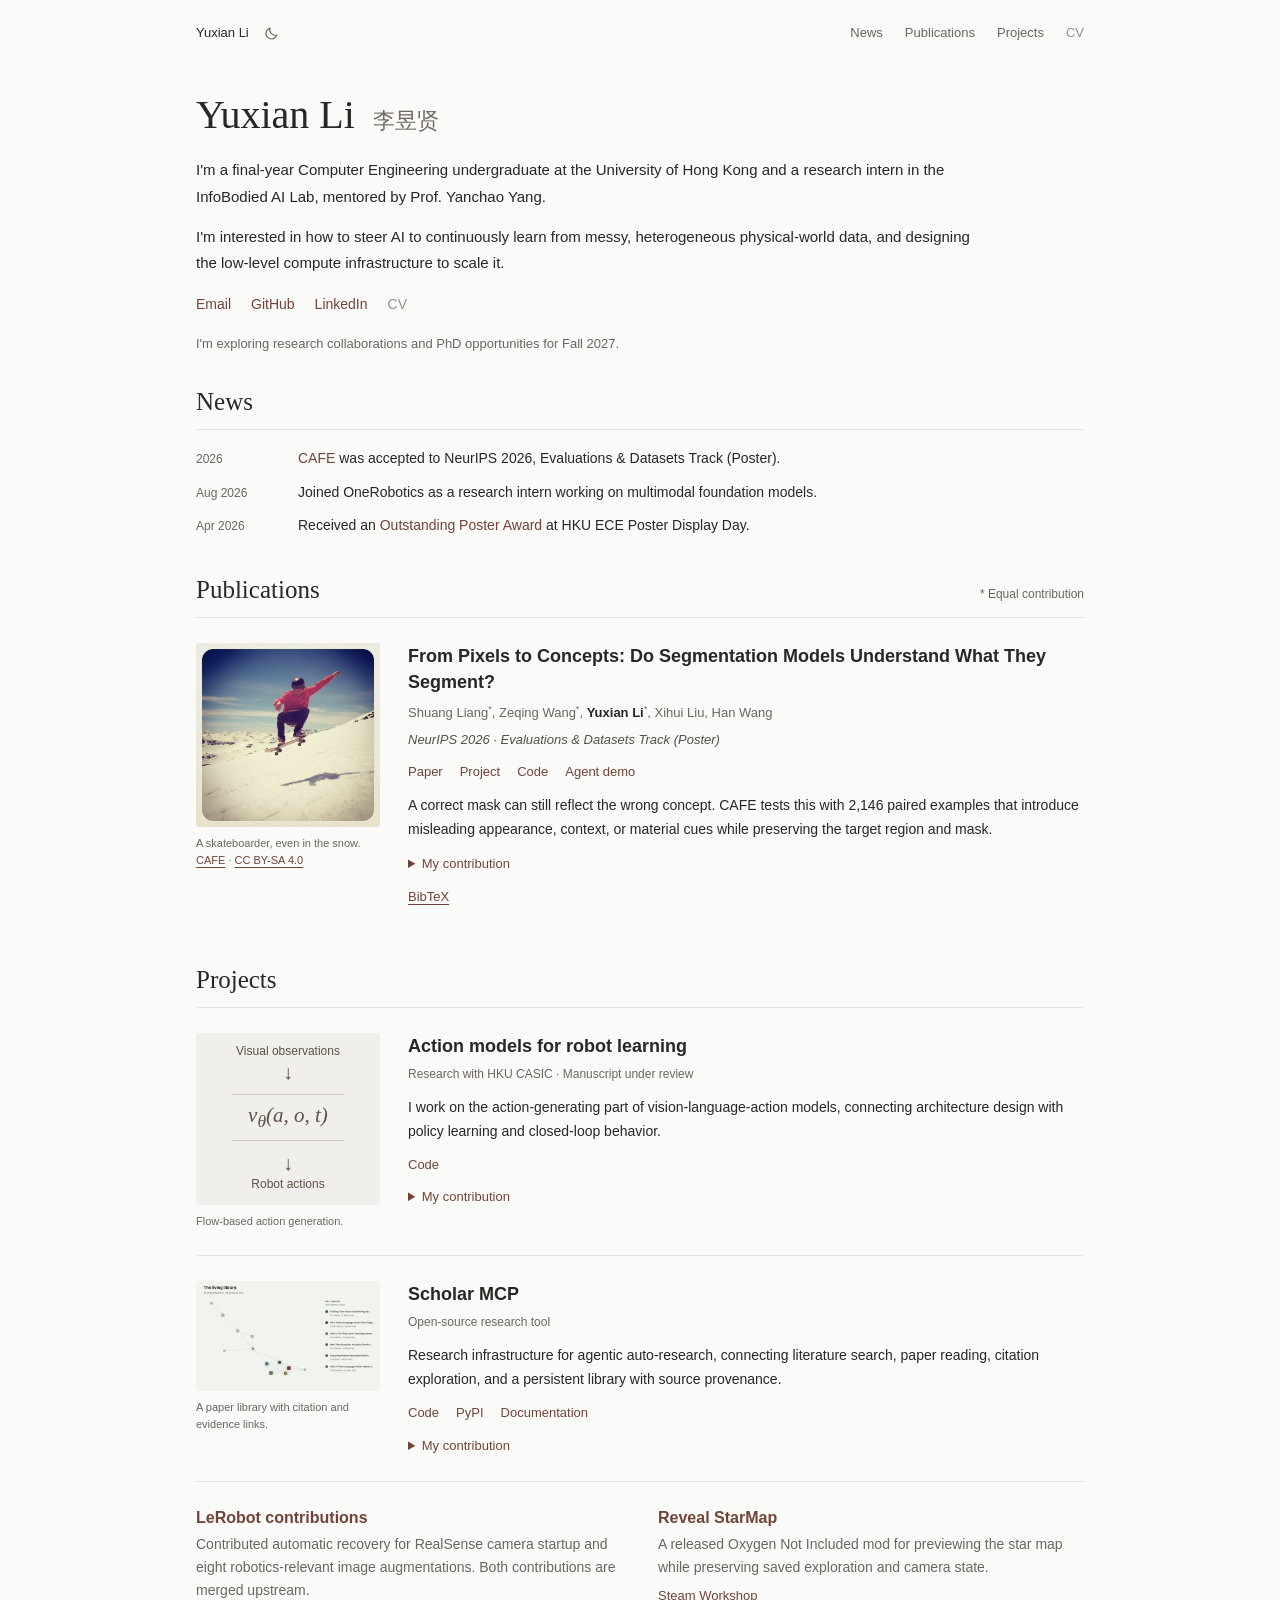
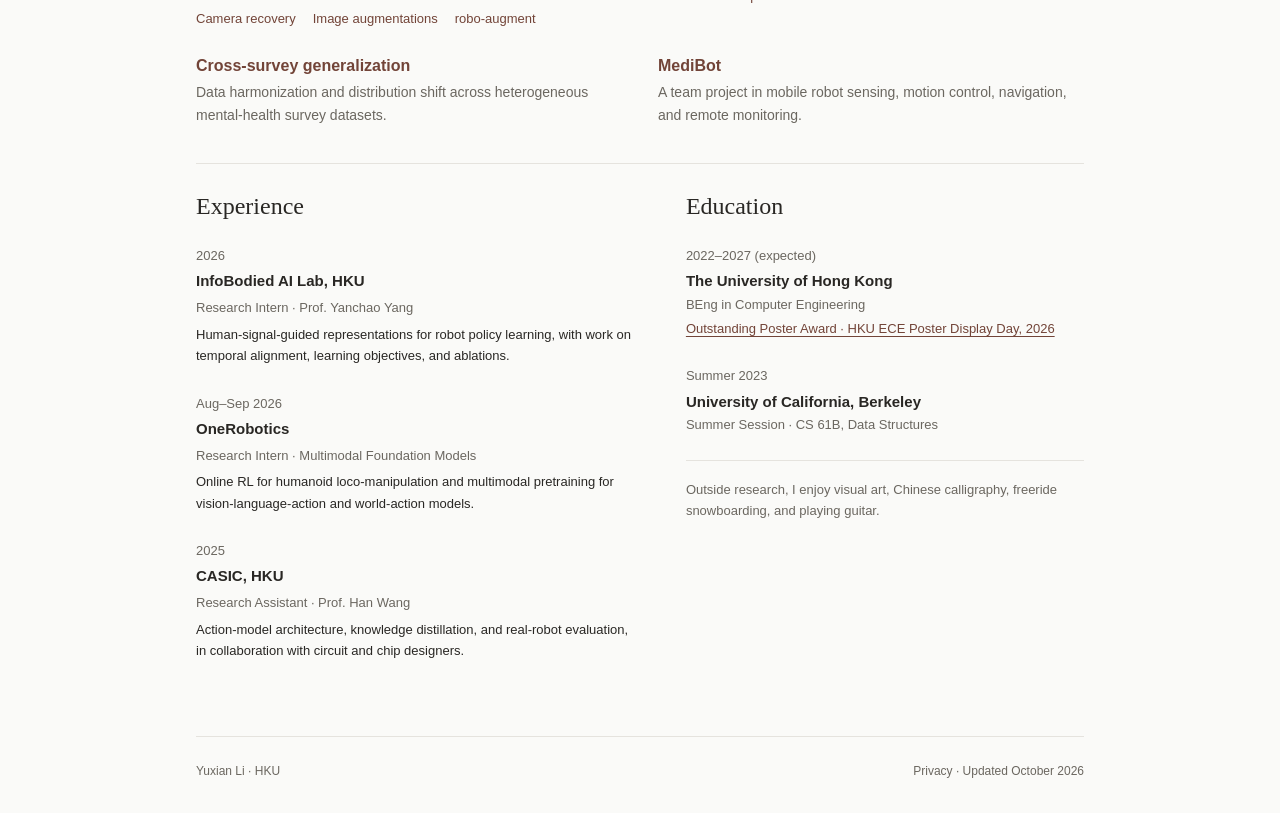
==== commit 1e07474b: "Publish research website 2026-10-22" ====
--- a/index.html
+++ b/index.html
@@ -14,7 +14,7 @@
 </head><body>
 <a class="skip" href="#main">Skip to content</a>
 <div class="shell">
-<header class="topbar"><div class="home-group"><a class="home-link" href="/">Yuxian Li</a><button class="theme-toggle js-only" data-theme-control data-mode="light" type="button" aria-label="Switch to dark mode" title="Switch to dark mode"><svg viewBox="0 0 16 16" aria-hidden="true"><g class="theme-light"><circle cx="8" cy="8" r="3"/><path d="M8 1v1M8 14v1M1 8h1M14 8h1M3 3l1 1M12 12l1 1M3 13l1-1M12 4l1-1"/></g><path class="theme-dark" d="M12.8 10A5.5 5.5 0 0 1 6 3.2 5.5 5.5 0 1 0 12.8 10Z"/></svg></button></div><nav aria-label="Main navigation"><a href="/#research">Research</a><span class="unavailable" aria-disabled="true">CV</span><a href="mailto:liyuxian1358@gmail.com" data-analytics-event="click-contact-email">Email</a></nav></header>
+<header class="topbar"><div class="home-group"><a class="home-link" href="/">Yuxian Li</a><button class="theme-toggle js-only" data-theme-control data-mode="light" type="button" aria-label="Switch to dark mode" title="Switch to dark mode"><svg viewBox="0 0 16 16" aria-hidden="true"><g class="theme-light"><circle cx="8" cy="8" r="3"/><path d="M8 1v1M8 14v1M1 8h1M14 8h1M3 3l1 1M12 12l1 1M3 13l1-1M12 4l1-1"/></g><path class="theme-dark" d="M12.8 10A5.5 5.5 0 0 1 6 3.2 5.5 5.5 0 1 0 12.8 10Z"/></svg></button></div><nav aria-label="Main navigation"><a href="/#news">News</a><a href="/#research">Publications</a><a href="/#projects">Projects</a><span class="unavailable" aria-disabled="true">CV</span></nav></header>
 <main id="main" tabindex="-1">
 <section class="intro" aria-labelledby="name"><div class=""><div>
 <div class="name"><h1 id="name">Yuxian Li</h1><span class="name-chinese" lang="zh-Hans">李昱贤</span></div>
@@ -23,11 +23,12 @@
 <div class="contact-links"><a href="mailto:liyuxian1358@gmail.com" data-analytics-event="click-contact-email">Email</a><a href="https://github.com/Liyux3" data-analytics-event="click-profile-github">GitHub</a><a href="https://www.linkedin.com/in/yuxian-li-1ab86123a/" data-analytics-event="click-profile-linkedin">LinkedIn</a><span class="unavailable" aria-disabled="true">CV</span></div>
 <p class="opportunity">I&#39;m exploring research collaborations and PhD opportunities for Fall 2027.</p></div>
 </div></section>
-<section id="research" aria-labelledby="research-title"><div class="section-heading"><h2 id="research-title">Selected work</h2><span class="note">* Equal contribution</span></div>
+<section class="news" id="news" aria-labelledby="news-title"><div class="section-heading"><h2 id="news-title">News</h2></div><ul class="news-list"><li><time datetime="2026">2026</time><div><a href="https://tsliang.top/CAFE/">CAFE</a> was accepted to NeurIPS 2026, Evaluations &amp; Datasets Track (Poster).</div></li><li><time datetime="2026-08">Aug 2026</time><div>Joined OneRobotics as a research intern working on multimodal foundation models.</div></li><li><time datetime="2026-04">Apr 2026</time><div>Received an <a href="https://ece.hku.hk/20260511-1/">Outstanding Poster Award</a> at HKU ECE Poster Display Day.</div></li></ul></section>
+<section class="academic-section" id="research" aria-labelledby="research-title"><div class="section-heading"><h2 id="research-title">Publications</h2><span class="note">* Equal contribution</span></div>
 <article class="work work-cafe" id="cafe">
 <figure><a class="figure-link" href="https://tsliang.top/CAFE/#AgentDemo" data-analytics-event="click-cafe-agent-demo" aria-label="Explore the CAFE agent demo"><img class="cafe-image" src="/assets/cafe-example.jpg" alt="A CAFE counterfactual example: a skateboarder in a snowy scene, still riding a wheeled skateboard." width="612" height="612" fetchpriority="high"></a><figcaption>A skateboarder, even in the snow.<br><a href="https://tsliang.top/CAFE/">CAFE</a> · <a href="https://creativecommons.org/licenses/by-sa/4.0/">CC BY-SA 4.0</a></figcaption></figure>
-<div><div class="eyebrow">CAFE · NeurIPS 2026 · Evaluations &amp; Datasets Track (Poster)</div><h3><a href="https://arxiv.org/abs/2605.09591" data-analytics-event="click-cafe-paper">From Pixels to Concepts: Do Segmentation Models Understand What They Segment?</a></h3><div class="authors">Shuang Liang<sup>*</sup>, Zeqing Wang<sup>*</sup>, <strong>Yuxian Li</strong><sup>*</sup>, Xihui Liu, Han Wang</div>
-<p>A correct mask can still reflect the wrong concept. CAFE tests this with 2,146 paired examples that introduce misleading appearance, context, or material cues while preserving the target region and mask.</p><p class="contribution">I co-curated the benchmark and built CAFE-SAM3, an agent that inspects regions, refines prompts, and selects a matching mask or abstains. I also led follow-up evaluation and failure analysis, with mentoring from Profs. Xihui Liu and Han Wang.</p><div class="work-links"><a href="https://arxiv.org/abs/2605.09591" data-analytics-event="click-cafe-paper">Paper</a><a href="https://tsliang.top/CAFE/" data-analytics-event="click-cafe-project">Project</a><a href="https://github.com/T-S-Liang/CAFE" data-analytics-event="click-cafe-code">Code</a><a href="https://tsliang.top/CAFE/#AgentDemo" data-analytics-event="click-cafe-agent-demo">Agent demo</a></div>
+<div class="work-body"><h3><a href="https://arxiv.org/abs/2605.09591" data-analytics-event="click-cafe-paper">From Pixels to Concepts: Do Segmentation Models Understand What They Segment?</a></h3><div class="authors">Shuang Liang<sup>*</sup>, Zeqing Wang<sup>*</sup>, <strong>Yuxian Li</strong><sup>*</sup>, Xihui Liu, Han Wang</div><div class="publication-venue">NeurIPS 2026 · Evaluations &amp; Datasets Track (Poster)</div>
+<div class="work-links"><a href="https://arxiv.org/abs/2605.09591" data-analytics-event="click-cafe-paper">Paper</a><a href="https://tsliang.top/CAFE/" data-analytics-event="click-cafe-project">Project</a><a href="https://github.com/T-S-Liang/CAFE" data-analytics-event="click-cafe-code">Code</a><a href="https://tsliang.top/CAFE/#AgentDemo" data-analytics-event="click-cafe-agent-demo">Agent demo</a></div><p>A correct mask can still reflect the wrong concept. CAFE tests this with 2,146 paired examples that introduce misleading appearance, context, or material cues while preserving the target region and mask.</p><details class="work-details"><summary>My contribution</summary><p class="contribution">I co-curated the benchmark and built CAFE-SAM3, an agent that inspects regions, refines prompts, and selects a matching mask or abstains. I also led follow-up evaluation and failure analysis, with mentoring from Profs. Xihui Liu and Han Wang.</p></details>
 <details class="citation"><summary>BibTeX</summary><div class="citation-box"><button class="copy js-only" data-copy="cafe-bibtex" data-analytics-event="click-cafe-citation" title="Copy BibTeX citation" aria-label="Copy BibTeX citation"><svg xmlns="http://www.w3.org/2000/svg" viewBox="0 0 24 24" fill="none" stroke="currentColor" stroke-width="2" stroke-linecap="round" stroke-linejoin="round" aria-hidden="true"><rect width="14" height="14" x="8" y="8" rx="2" ry="2"/><path d="M4 16c-1.1 0-2-.9-2-2V4c0-1.1.9-2 2-2h10c1.1 0 2 .9 2 2"/></svg><span role="status">Copy</span></button><pre id="cafe-bibtex">@inproceedings{liang2026pixels,
   title = {From Pixels to Concepts: Do Segmentation Models Understand What They Segment?},
   author = {Liang, Shuang and Wang, Zeqing and Li, Yuxian and Liu, Xihui and Wang, Han},
@@ -35,15 +36,18 @@
   year = {2026},
   url = {https://arxiv.org/abs/2605.09591}
 }</pre></div></details></div></article>
+</section>
+<section class="academic-section" id="projects" aria-labelledby="projects-title"><div class="section-heading"><h2 id="projects-title">Projects</h2></div>
 <article class="work" id="action-models">
 <figure><div class="flow-figure" role="img" aria-label="Flow-based action model schematic: observations condition a learned velocity field that generates robot actions."><span class="input">Visual observations</span><span class="arrow" aria-hidden="true">↓</span><span class="model">v<sub>θ</sub>(a, o, t)</span><span class="arrow" aria-hidden="true">↓</span><span class="output">Robot actions</span></div><figcaption>Flow-based action generation.</figcaption></figure>
-<div><div class="eyebrow">Research with HKU CASIC · Manuscript under review</div><h3><a href="https://github.com/Liyux3/lerobot_MLP-SFP" data-analytics-event="click-action-models-title">Action models for robot learning</a></h3><p>I work on the action-generating part of vision-language-action models, connecting architecture design with policy learning and closed-loop behavior.</p><p class="contribution">Supervised by Prof. Han Wang, I led action-head design, distillation, training, and evaluation, and built the real-robot setup and data-collection pipeline. The public implementation below covers flow-based policies in LeRobot.</p><div class="work-links"><a href="https://github.com/Liyux3/lerobot_MLP-SFP" data-analytics-event="click-action-models-code">Code</a></div></div></article><article class="work" id="scholar-mcp">
+<div class="work-body"><h3><a href="https://github.com/Liyux3/lerobot_MLP-SFP" data-analytics-event="click-action-models-title">Action models for robot learning</a></h3><div class="project-status">Research with HKU CASIC · Manuscript under review</div><p>I work on the action-generating part of vision-language-action models, connecting architecture design with policy learning and closed-loop behavior.</p><div class="work-links"><a href="https://github.com/Liyux3/lerobot_MLP-SFP" data-analytics-event="click-action-models-code">Code</a></div><details class="work-details"><summary>My contribution</summary><p class="contribution">Supervised by Prof. Han Wang, I led action-head design, distillation, training, and evaluation, and built the real-robot setup and data-collection pipeline. The public implementation below covers flow-based policies in LeRobot.</p></details></div></article><article class="work" id="scholar-mcp">
 <figure><a class="figure-link scholar-figure" href="/assets/scholar-library.png" aria-label="View the Scholar MCP paper-library visualization"><img src="/assets/scholar-library.png" alt="An example Scholar MCP library, with papers connected by citation and evidence links." width="1200" height="720" loading="lazy"></a><figcaption>A paper library with citation and evidence links.</figcaption></figure>
-<div><div class="eyebrow">Open-source research tool</div><h3><a href="https://github.com/Liyux3/scholar-mcp" data-analytics-event="click-scholar-mcp-title">Scholar MCP</a></h3><p>Research infrastructure for agentic auto-research, connecting literature search, paper reading, citation exploration, and a persistent library with source provenance.</p><p class="contribution">I built the retrieval and library system around unified paper records, helping agents refine searches and reuse source-linked findings across long-running research sessions.</p><div class="work-links"><a href="https://github.com/Liyux3/scholar-mcp" data-analytics-event="click-scholar-mcp-code">Code</a><a href="https://pypi.org/project/scholar-mcp/" data-analytics-event="click-scholar-mcp-pypi">PyPI</a><a href="https://github.com/Liyux3/scholar-mcp#readme" data-analytics-event="click-scholar-mcp-documentation">Documentation</a></div></div></article>
+<div class="work-body"><h3><a href="https://github.com/Liyux3/scholar-mcp" data-analytics-event="click-scholar-mcp-title">Scholar MCP</a></h3><div class="project-status">Open-source research tool</div><p>Research infrastructure for agentic auto-research, connecting literature search, paper reading, citation exploration, and a persistent library with source provenance.</p><div class="work-links"><a href="https://github.com/Liyux3/scholar-mcp" data-analytics-event="click-scholar-mcp-code">Code</a><a href="https://pypi.org/project/scholar-mcp/" data-analytics-event="click-scholar-mcp-pypi">PyPI</a><a href="https://github.com/Liyux3/scholar-mcp#readme" data-analytics-event="click-scholar-mcp-documentation">Documentation</a></div><details class="work-details"><summary>My contribution</summary><p class="contribution">I built the retrieval and library system around unified paper records, helping agents refine searches and reuse source-linked findings across long-running research sessions.</p></details></div></article>
+<div class="additional-grid"><article class="additional-item"><h3><a href="https://github.com/huggingface/lerobot" data-analytics-event="click-lerobot-contributions-title">LeRobot contributions</a></h3><p>Contributed automatic recovery for RealSense camera startup and eight robotics-relevant image augmentations. Both contributions are merged upstream.</p><div class="work-links"><a href="https://github.com/huggingface/lerobot/pull/3894" data-analytics-event="click-lerobot-contributions-camera-recovery">Camera recovery</a><a href="https://github.com/huggingface/lerobot/pull/4210" data-analytics-event="click-lerobot-contributions-image-augmentations">Image augmentations</a><a href="https://pypi.org/project/robo-augment/" data-analytics-event="click-lerobot-contributions-robo-augment">robo-augment</a></div></article><article class="additional-item"><h3><a href="https://github.com/Liyux3/reveal-starmap" data-analytics-event="click-reveal-starmap-title">Reveal StarMap</a></h3><p>A released Oxygen Not Included mod for previewing the star map while preserving saved exploration and camera state.</p><div class="work-links"><a href="https://steamcommunity.com/sharedfiles/filedetails/?id=3695988693" data-analytics-event="click-reveal-starmap-steam-workshop">Steam Workshop</a></div></article><article class="additional-item"><h3><a href="https://github.com/Liyux3/cross-survey-mental-health-prediction" data-analytics-event="click-cross-survey-generalization-title">Cross-survey generalization</a></h3><p>Data harmonization and distribution shift across heterogeneous mental-health survey datasets.</p></article><article class="additional-item"><h3><a href="https://github.com/Liyux3/MediBot" data-analytics-event="click-medibot-title">MediBot</a></h3><p>A team project in mobile robot sensing, motion control, navigation, and remote monitoring.</p></article></div>
 </section>
-<section class="lower" aria-labelledby="experience-title"><h2 id="experience-title">Experience</h2><article class="experience-row"><div><h3><a href="https://yanchaoyang.github.io/">InfoBodied AI Lab, HKU</a></h3><p class="role">Research Intern · Prof. Yanchao Yang</p><p>Human-signal-guided representations for robot policy learning, with work on temporal alignment, learning objectives, and ablations.</p></div><span class="dates">2026</span></article><article class="experience-row"><div><h3>OneRobotics</h3><p class="role">Research Intern · Multimodal Foundation Models</p><p>Online RL for humanoid loco-manipulation and multimodal pretraining for vision-language-action and world-action models.</p></div><span class="dates">Aug–Sep 2026</span></article><article class="experience-row"><div><h3><a href="https://casic.hku.hk/">CASIC, HKU</a></h3><p class="role">Research Assistant · Prof. Han Wang</p><p>Action-model architecture, knowledge distillation, and real-robot evaluation, in collaboration with circuit and chip designers.</p></div><span class="dates">2025</span></article></section>
-<section class="lower" aria-labelledby="more-title"><h2 id="more-title">Open source & other work</h2><article class="additional-item"><h3><a href="https://github.com/huggingface/lerobot" data-analytics-event="click-lerobot-contributions-title">LeRobot contributions</a></h3><p>Contributed automatic recovery for RealSense camera startup and eight robotics-relevant image augmentations. Both contributions are merged upstream.</p><div class="work-links"><a href="https://github.com/huggingface/lerobot/pull/3894" data-analytics-event="click-lerobot-contributions-camera-recovery">Camera recovery</a><a href="https://github.com/huggingface/lerobot/pull/4210" data-analytics-event="click-lerobot-contributions-image-augmentations">Image augmentations</a><a href="https://pypi.org/project/robo-augment/" data-analytics-event="click-lerobot-contributions-robo-augment">robo-augment</a></div></article><article class="additional-item"><h3><a href="https://github.com/Liyux3/reveal-starmap" data-analytics-event="click-reveal-starmap-title">Reveal StarMap</a></h3><p>A released Oxygen Not Included mod for previewing the star map while preserving saved exploration and camera state.</p><div class="work-links"><a href="https://steamcommunity.com/sharedfiles/filedetails/?id=3695988693" data-analytics-event="click-reveal-starmap-steam-workshop">Steam Workshop</a></div></article><article class="additional-item"><h3><a href="https://github.com/Liyux3/cross-survey-mental-health-prediction" data-analytics-event="click-cross-survey-generalization-title">Cross-survey generalization</a></h3><p>Data harmonization and distribution shift across heterogeneous mental-health survey datasets.</p></article><article class="additional-item"><h3><a href="https://github.com/Liyux3/MediBot" data-analytics-event="click-medibot-title">MediBot</a></h3><p>A team project in mobile robot sensing, motion control, navigation, and remote monitoring.</p></article></section>
-<section class="lower" aria-labelledby="education-title"><h2 id="education-title">Education</h2><div class="education-row"><div><h3>The University of Hong Kong</h3><p>BEng in Computer Engineering</p><p><a href="https://ece.hku.hk/20260511-1/">Outstanding Poster Award · HKU ECE Poster Display Day, 2026</a></p></div><time>2022–2027 (expected)</time></div><div class="education-row"><div><h3>University of California, Berkeley</h3><p>Summer Session · CS 61B, Data Structures</p></div><time>Summer 2023</time></div></section>
-<p class="personal">Outside research, I enjoy visual art, Chinese calligraphy, freeride snowboarding, and playing guitar.</p></main>
+<div class="background-grid">
+<section class="lower" id="experience" aria-labelledby="experience-title"><h2 id="experience-title">Experience</h2><article class="experience-row"><div><h3><a href="https://yanchaoyang.github.io/">InfoBodied AI Lab, HKU</a></h3><p class="role">Research Intern · Prof. Yanchao Yang</p><p>Human-signal-guided representations for robot policy learning, with work on temporal alignment, learning objectives, and ablations.</p></div><span class="dates">2026</span></article><article class="experience-row"><div><h3>OneRobotics</h3><p class="role">Research Intern · Multimodal Foundation Models</p><p>Online RL for humanoid loco-manipulation and multimodal pretraining for vision-language-action and world-action models.</p></div><span class="dates">Aug–Sep 2026</span></article><article class="experience-row"><div><h3><a href="https://casic.hku.hk/">CASIC, HKU</a></h3><p class="role">Research Assistant · Prof. Han Wang</p><p>Action-model architecture, knowledge distillation, and real-robot evaluation, in collaboration with circuit and chip designers.</p></div><span class="dates">2025</span></article></section>
+<section class="lower" id="education" aria-labelledby="education-title"><h2 id="education-title">Education</h2><div class="education-row"><div><h3>The University of Hong Kong</h3><p>BEng in Computer Engineering</p><p><a href="https://ece.hku.hk/20260511-1/">Outstanding Poster Award · HKU ECE Poster Display Day, 2026</a></p></div><time>2022–2027 (expected)</time></div><div class="education-row"><div><h3>University of California, Berkeley</h3><p>Summer Session · CS 61B, Data Structures</p></div><time>Summer 2023</time></div><p class="personal">Outside research, I enjoy visual art, Chinese calligraphy, freeride snowboarding, and playing guitar.</p></section>
+</div></main>
 <footer><span>Yuxian Li · <a href="https://www.hku.hk/">HKU</a></span><span><a href="/privacy/">Privacy</a> · Updated October 2026</span></footer>
 </div></body></html>
--- a/site.css
+++ b/site.css
@@ -53,48 +53,60 @@
 img { display: block; max-width: 100%; height: auto; }
 h1, h2, h3, p, figure { margin: 0; }
 h1, h2 { font-family: var(--serif); font-weight: 400; line-height: 1.2; }
-h1 { font-size: 44px; }
-h2 { font-size: 27px; }
+h1 { font-size: 40px; }
+h2 { font-size: 25px; }
 h3 { font-size: 18px; font-weight: 600; line-height: 1.45; }
 p + p { margin-top: 14px; }
 strong { font-weight: 600; }
-.shell { max-width: 964px; margin: 0 auto; padding: 0 32px; }
+.shell { max-width: 960px; margin: 0 auto; padding: 0 36px; }
 .skip { position: absolute; z-index: 10; top: 10px; left: 10px; padding: 8px 12px; background: var(--paper); transform: translateY(-180%); }
 .skip:focus { transform: translateY(0); }
 #main:focus { outline: none; }
-.topbar { display: flex; justify-content: space-between; align-items: center; gap: 20px; min-height: 86px; font-size: 14px; }
+.topbar { display: flex; justify-content: space-between; align-items: center; gap: 20px; min-height: 66px; font-size: 13px; }
 .home-link { color: var(--ink); text-decoration: none; }
-.topbar nav { display: flex; flex-wrap: wrap; gap: 26px; }
+.topbar nav { display: flex; flex-wrap: wrap; gap: 22px; }
 .topbar nav a { color: var(--muted); text-decoration: none; }
 .topbar nav a:hover, .topbar nav a[aria-current] { color: var(--link); }
-.intro { padding: 39px 0 45px; }
-.name { display: flex; gap: 20px; align-items: baseline; flex-wrap: wrap; margin-bottom: 25px; }
+.intro { padding: 25px 0 32px; }
+.name { display: flex; gap: 18px; align-items: baseline; flex-wrap: wrap; margin-bottom: 18px; }
 .name-chinese { font-family: var(--serif); font-size: 22px; color: var(--quiet); font-weight: 400; }
-.bio { max-width: 754px; }
+.bio { max-width: 780px; font-size: 15px; line-height: 1.75; }
 .has-portrait { display: grid; grid-template-columns: minmax(0, 1fr) 174px; gap: 42px; }
 .portrait { width: 174px; height: 205px; object-fit: cover; border-radius: 4px; }
-.contact-links { display: flex; flex-wrap: wrap; align-items: center; gap: 22px; margin-top: 23px; font-size: 15px; }
+.contact-links { display: flex; flex-wrap: wrap; align-items: center; gap: 20px; margin-top: 17px; font-size: 14px; }
 .contact-links a { text-decoration: none; }
 .unavailable { color: var(--disabled); cursor: default; }
-.opportunity { font-size: 14px; color: var(--muted); margin-top: 24px; }
-.section-heading { display: flex; gap: 20px; align-items: baseline; padding-bottom: 20px; border-bottom: 1px solid var(--line); }
+.opportunity { font-size: 13px; color: var(--muted); margin-top: 17px; }
+.section-heading { display: flex; gap: 20px; align-items: baseline; padding-bottom: 12px; border-bottom: 1px solid var(--line); }
 .section-heading .note { margin-left: auto; font-size: 12px; color: var(--muted); }
-.work { display: grid; grid-template-columns: 224px minmax(0, 1fr); gap: 34px; padding: 30px 0; border-bottom: 1px solid var(--line); }
+.news { margin-bottom: 32px; }
+.news-list { list-style: none; padding: 12px 0 0; margin: 0; font-size: 14px; line-height: 1.7; }
+.news-list li { display: grid; grid-template-columns: 86px minmax(0, 1fr); column-gap: 16px; padding: 5px 0; }
+.news-list time { color: var(--muted); font-size: 12px; font-variant-numeric: tabular-nums; padding-top: 2px; }
+.news-list a { text-decoration: none; }
+.news-list a:hover { text-decoration: underline; }
+.news-archive { margin-top: 10px; font-size: 13px; }
+.news-archive summary { cursor: pointer; color: var(--link); }
+.academic-section + .academic-section { margin-top: 32px; }
+.work { display: grid; grid-template-columns: 184px minmax(0, 1fr); align-items: start; gap: 28px; padding: 25px 0; }
+.work + .work { border-top: 1px solid var(--line); }
+.work-body { min-width: 0; }
 .work h3 a { color: var(--ink); text-decoration: none; }
 .work h3 a:hover { color: var(--link); text-decoration: underline; }
-.work p { font-size: 15px; line-height: 1.62; margin-top: 13px; }
+.work p { font-size: 14px; line-height: 1.7; margin-top: 12px; }
 .work .contribution { color: var(--secondary); }
-.eyebrow { color: var(--muted); font-size: 12px; margin-bottom: 7px; }
-.authors { font-size: 13px; line-height: 1.6; margin-top: 10px; color: var(--muted); }
+.publication-venue { font-size: 13px; margin-top: 5px; color: var(--secondary); font-style: italic; }
+.project-status { font-size: 12px; margin-top: 6px; color: var(--muted); }
+.authors { font-size: 13px; line-height: 1.6; margin-top: 8px; color: var(--muted); }
 .authors strong { color: var(--ink); }
 sup { line-height: 0; font-size: .7em; }
-.work-links { display: flex; flex-wrap: wrap; gap: 5px 18px; align-items: baseline; margin-top: 15px; font-size: 13px; }
+.work-links { display: flex; flex-wrap: wrap; gap: 5px 17px; align-items: baseline; margin-top: 10px; font-size: 13px; }
 .work-links > a { text-decoration: none; }
 .work-links > a:hover { text-decoration: underline; }
 .figure-link { display: block; text-decoration: none; }
-.cafe-image { width: 224px; height: 224px; object-fit: contain; border-radius: 4px; }
+.cafe-image { width: 184px; height: 184px; object-fit: contain; border-radius: 3px; }
 figcaption { color: var(--muted); font-size: 11px; line-height: 1.55; margin-top: 8px; }
-.flow-figure { padding: 21px 16px; background: var(--flow-paper); border-radius: 4px; height: 198px; display: flex; flex-direction: column; align-items: center; justify-content: center; color: var(--flow-ink); }
+.flow-figure { padding: 17px 12px; background: var(--flow-paper); border-radius: 3px; height: 172px; display: flex; flex-direction: column; align-items: center; justify-content: center; color: var(--flow-ink); }
 .flow-figure .input { font: 12px/1.5 var(--sans); }
 .flow-figure .model { margin: 10px 0; padding: 8px 16px; border-top: 1px solid var(--flow-line); border-bottom: 1px solid var(--flow-line); font: italic 21px var(--serif); }
 .flow-figure .arrow { font-size: 20px; line-height: 1.2; }
@@ -102,6 +114,10 @@
 .scholar-figure { display: block; background: var(--wash); border-radius: 4px; overflow: hidden; }
 .scholar-figure img { width: 100%; height: auto; aspect-ratio: 5 / 3; object-fit: contain; }
 details.citation { font-size: 13px; margin-top: 12px; }
+.work-details { font-size: 13px; margin-top: 11px; }
+.work-details summary { color: var(--link); cursor: pointer; width: fit-content; }
+.work-details[open] { margin-bottom: 12px; }
+.work-details p { margin-top: 8px; }
 .citation summary { display: inline-block; color: var(--link); cursor: pointer; text-decoration: underline; text-underline-offset: 3px; }
 .citation summary::marker { content: ''; }
 .citation summary::-webkit-details-marker { display: none; }
@@ -111,25 +127,25 @@
 .copy svg { width: 14px; height: 14px; }
 .js-only { display: none; }
 .js .js-only { display: inline-flex; }
-.lower { padding-top: 40px; }
+.background-grid { display: grid; grid-template-columns: 1.1fr 1fr; gap: 52px; margin-top: 36px; padding-top: 28px; border-top: 1px solid var(--line); }
 .lower h2 { font-size: 24px; margin-bottom: 22px; }
-.additional-item + .additional-item { margin-top: 20px; }
+.additional-grid { display: grid; grid-template-columns: 1fr 1fr; gap: 24px 36px; border-top: 1px solid var(--line); padding-top: 24px; }
 .additional-item h3 { font-size: 16px; }
 .additional-item h3 a { text-decoration: none; }
 .additional-item p { font-size: 14px; margin-top: 4px; color: var(--muted); }
-.experience-row { display: grid; grid-template-columns: minmax(0, 1fr) auto; gap: 24px; margin-bottom: 23px; }
+.experience-row { display: flex; flex-direction: column-reverse; gap: 4px; margin-bottom: 24px; }
 .experience-row h3 { font-size: 15px; }
 .experience-row h3 a { color: var(--ink); text-decoration: none; }
 .experience-row h3 a:hover { color: var(--link); text-decoration: underline; }
-.experience-row p { margin-top: 5px; font-size: 14px; max-width: 690px; }
+.experience-row p { margin-top: 5px; font-size: 13px; }
 .experience-row .role, .experience-row .dates { color: var(--muted); font-size: 13px; }
 .experience-row .dates { padding-top: 2px; }
 .additional-item .work-links { margin-top: 6px; }
-.education-row { display: grid; grid-template-columns: minmax(0, 1fr) auto; gap: 6px 25px; margin-bottom: 20px; font-size: 14px; }
+.education-row { display: flex; flex-direction: column-reverse; gap: 4px; margin-bottom: 24px; font-size: 13px; }
 .education-row h3 { font-size: 15px; }
 .education-row p { color: var(--muted); margin-top: 2px; }
 .education-row time { color: var(--muted); font-size: 13px; padding-top: 2px; }
-.personal { font-size: 14px; max-width: 640px; color: var(--muted); }
+.personal { font-size: 13px; color: var(--muted); border-top: 1px solid var(--line); padding-top: 18px; margin-top: 24px; }
 footer { display: flex; justify-content: space-between; flex-wrap: wrap; gap: 10px 20px; color: var(--muted); font-size: 12px; margin-top: 50px; padding: 25px 0 32px; border-top: 1px solid var(--line); }
 footer a { color: inherit; text-decoration: none; }
 .cv { padding-top: 36px; max-width: 790px; margin: auto; }
@@ -153,21 +169,24 @@
 .privacy-controls { margin: 24px 0; }
 .privacy-controls button { margin-top: 12px; padding: 8px 12px; background: var(--wash); border: 1px solid var(--line); border-radius: 4px; color: var(--ink); }
 .privacy-controls button:disabled { color: var(--muted); cursor: default; }
-@media (min-width: 1300px) { .shell { max-width: 1014px; padding: 0 40px; } .work { grid-template-columns: 232px minmax(0, 1fr); gap: 38px; } .cafe-image { width: 232px; height: 232px; } }
 @media (max-width: 680px) {
   .shell { padding: 0 22px; }
-  .topbar { min-height: 70px; font-size: 13px; gap: 10px; }
-  .topbar nav { gap: 14px; }
-  .intro { padding: 23px 0 36px; }
-  h1 { font-size: 38px; }
-  .name { gap: 14px; margin-bottom: 23px; }
+  .topbar { min-height: 86px; font-size: 12px; gap: 5px; flex-wrap: wrap; padding: 14px 0; }
+  .home-group { flex-basis: 100%; }
+  .topbar nav { gap: 20px; padding-top: 6px; }
+  .intro { padding: 16px 0 28px; }
+  h1 { font-size: 36px; }
+  .name { gap: 14px; margin-bottom: 17px; }
   .name-chinese { font-size: 20px; }
   .bio { font-size: 15px; }
   .has-portrait { grid-template-columns: 1fr; gap: 24px; }
   .portrait { width: 140px; height: 165px; grid-row: 1; }
-  h2 { font-size: 25px; }
-  .section-heading { padding-bottom: 16px; }
-  .work { grid-template-columns: 1fr; gap: 20px; padding: 25px 0 30px; }
+  h2 { font-size: 24px; }
+  .section-heading { padding-bottom: 12px; }
+  .news-list li { grid-template-columns: 69px minmax(0, 1fr); column-gap: 10px; padding: 6px 0; }
+  .news-list { font-size: 13px; }
+  .news-list time { font-size: 11px; }
+  .work { grid-template-columns: 1fr; gap: 18px; padding: 23px 0; }
   .work figure { max-width: 100%; }
   .cafe-image { width: 188px; height: 188px; }
   .work-cafe figure { display: grid; grid-template-columns: 148px 1fr; align-items: center; gap: 18px; }
@@ -178,11 +197,11 @@
   .flow-figure .arrow { transform: rotate(-90deg); }
   .flow-figure .model { font-size: 18px; padding: 8px; flex-shrink: 0; }
   .flow-figure .input, .flow-figure .output { font-size: 11px; text-align: center; }
-  .education-row { grid-template-columns: 1fr; gap: 2px; }
-  .education-row time { grid-row: 2; }
-  .experience-row { grid-template-columns: 1fr; gap: 4px; }
   .section-heading .note { font-size: 11px; }
   .cv { padding-top: 20px; }
+  .additional-grid, .background-grid { grid-template-columns: 1fr; gap: 26px; }
+  .background-grid { margin-top: 28px; }
+  .news { margin-bottom: 28px; }
 }
 @media (max-width: 360px) {
   .shell { padding: 0 16px; }
